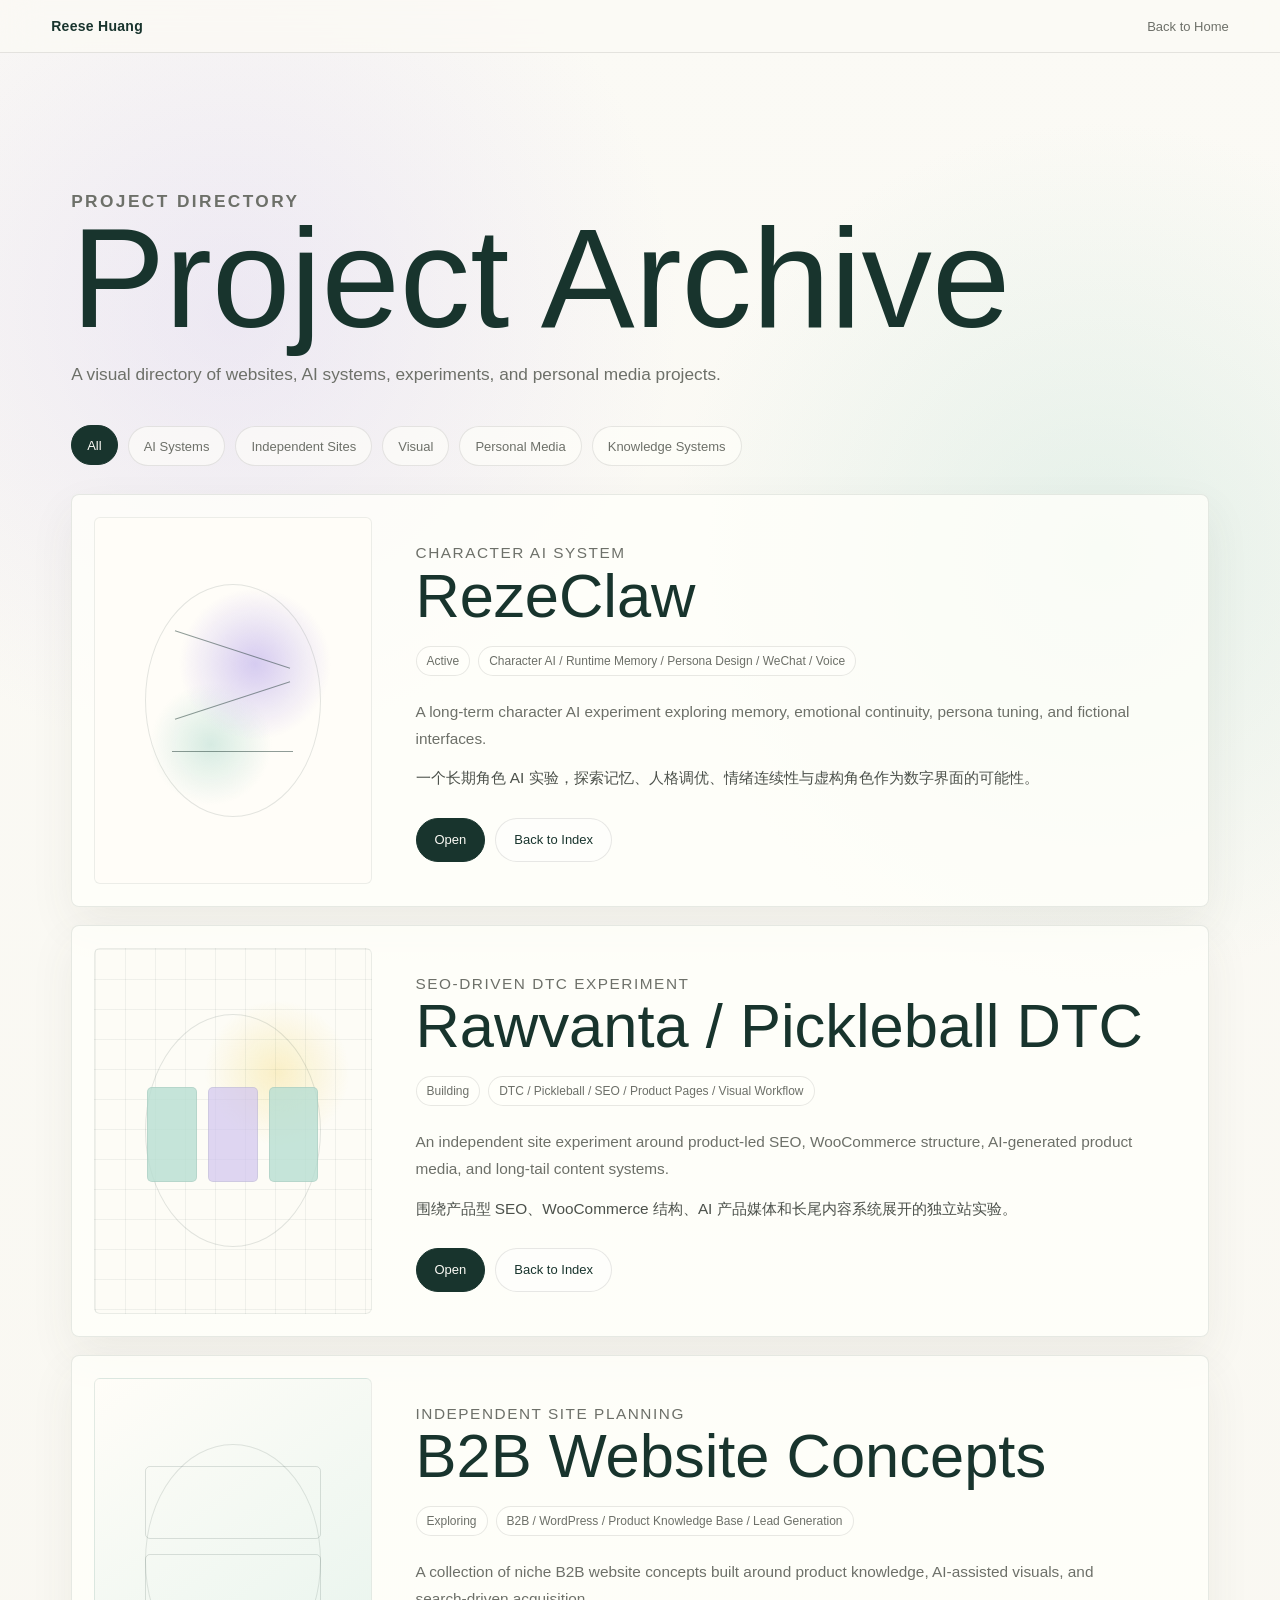
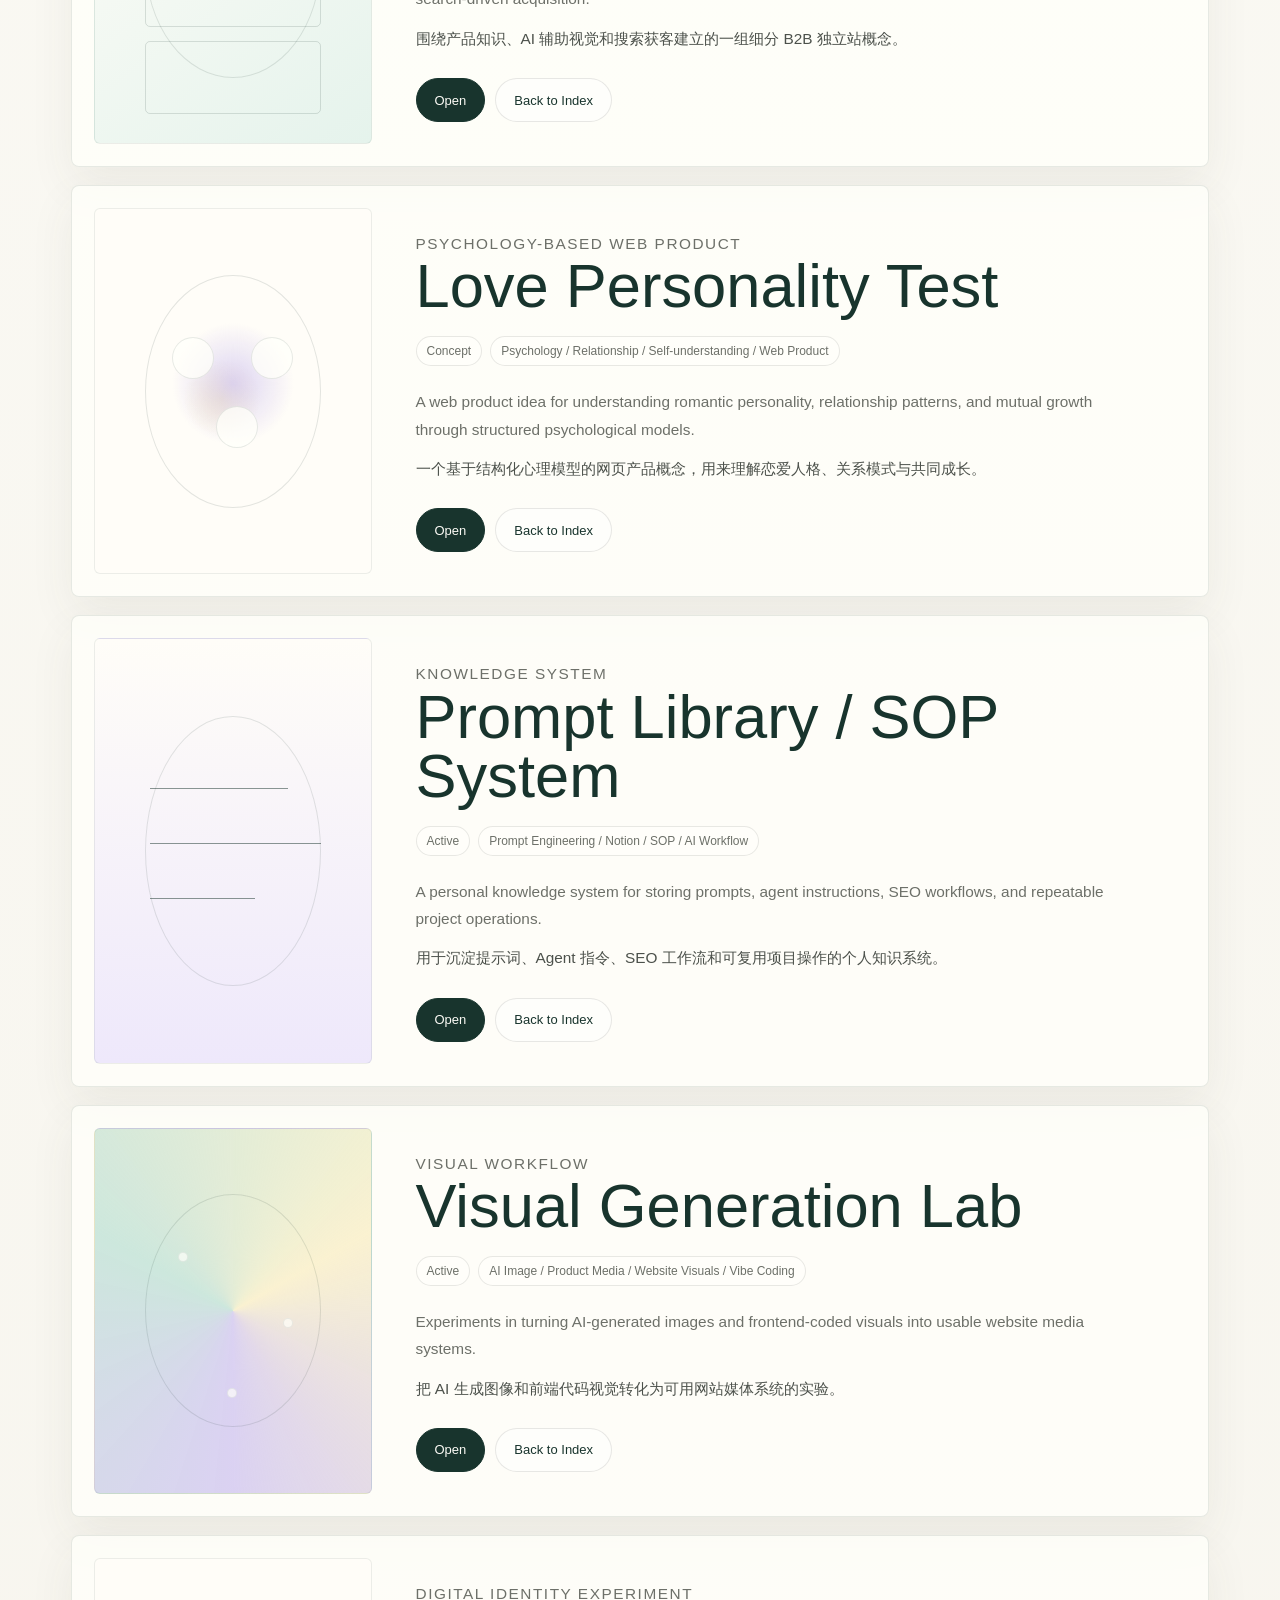
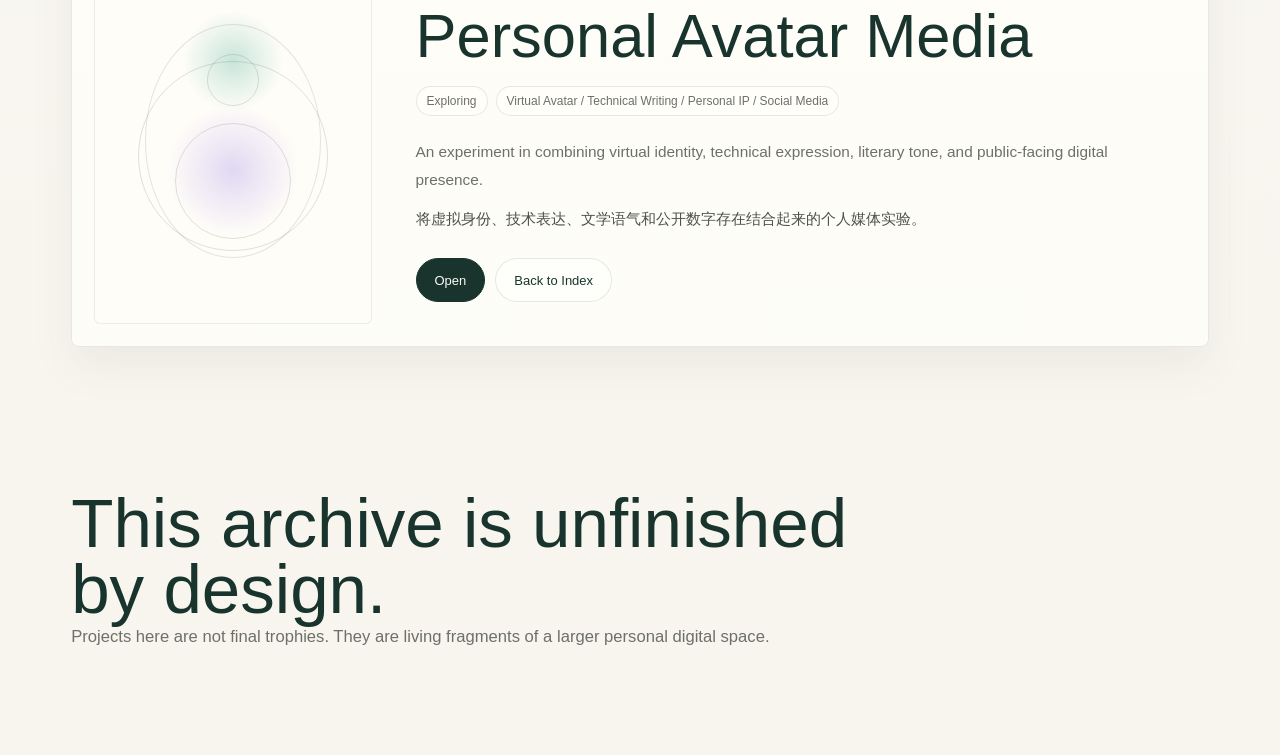
==== reese-huang-demo/projects.html @ b6532f80 "Sync Reese Huang static demo files" ====
<!DOCTYPE html>
<html lang="en">
<head>
  <meta charset="UTF-8">
  <meta name="viewport" content="width=device-width, initial-scale=1.0">
  <meta name="description" content="Project archive for Reese Huang personal digital space.">
  <title>Project Archive | Reese Huang</title>
  <link rel="stylesheet" href="assets/css/style.css">
</head>
<body>
  <main class="reese-projects">
    <header class="rp-nav" data-reveal>
      <a class="rp-brand" href="index.html">Reese Huang</a>
      <a class="rp-home" href="index.html">Back to Home</a>
    </header>

    <section class="rp-hero" data-reveal>
      <p class="rp-kicker">Project Directory</p>
      <h1>Project Archive</h1>
      <p>A visual directory of websites, AI systems, experiments, and personal media projects.</p>
    </section>

    <section class="rp-filter-wrap" aria-label="Project filters" data-reveal>
      <button class="rp-filter active" type="button" data-filter="all">All</button>
      <button class="rp-filter" type="button" data-filter="ai">AI Systems</button>
      <button class="rp-filter" type="button" data-filter="sites">Independent Sites</button>
      <button class="rp-filter" type="button" data-filter="visual">Visual</button>
      <button class="rp-filter" type="button" data-filter="media">Personal Media</button>
      <button class="rp-filter" type="button" data-filter="knowledge">Knowledge Systems</button>
    </section>

    <section class="rp-project-list" aria-label="Project details">
      <article class="rp-project-card" id="rezeclaw" data-category="ai media" data-reveal>
        <div class="rp-project-visual rp-visual-reze"><i></i><i></i><i></i></div>
        <div class="rp-project-copy">
          <p class="rp-type">Character AI System</p>
          <h2>RezeClaw</h2>
          <div class="rp-status"><span>Active</span><span>Character AI / Runtime Memory / Persona Design / WeChat / Voice</span></div>
          <p>A long-term character AI experiment exploring memory, emotional continuity, persona tuning, and fictional interfaces.</p>
          <p class="rp-cn">一个长期角色 AI 实验，探索记忆、人格调优、情绪连续性与虚构角色作为数字界面的可能性。</p>
          <div class="rp-actions"><a href="#rezeclaw">Open</a><a href="index.html#projects">Back to Index</a></div>
        </div>
      </article>

      <article class="rp-project-card" id="rawvanta" data-category="sites visual" data-reveal>
        <div class="rp-project-visual rp-visual-raw"><i></i><i></i><i></i></div>
        <div class="rp-project-copy">
          <p class="rp-type">SEO-driven DTC Experiment</p>
          <h2>Rawvanta / Pickleball DTC</h2>
          <div class="rp-status"><span>Building</span><span>DTC / Pickleball / SEO / Product Pages / Visual Workflow</span></div>
          <p>An independent site experiment around product-led SEO, WooCommerce structure, AI-generated product media, and long-tail content systems.</p>
          <p class="rp-cn">围绕产品型 SEO、WooCommerce 结构、AI 产品媒体和长尾内容系统展开的独立站实验。</p>
          <div class="rp-actions"><a href="#rawvanta">Open</a><a href="index.html#projects">Back to Index</a></div>
        </div>
      </article>

      <article class="rp-project-card" id="b2b-sites" data-category="sites knowledge" data-reveal>
        <div class="rp-project-visual rp-visual-b2b"><i></i><i></i><i></i></div>
        <div class="rp-project-copy">
          <p class="rp-type">Independent Site Planning</p>
          <h2>B2B Website Concepts</h2>
          <div class="rp-status"><span>Exploring</span><span>B2B / WordPress / Product Knowledge Base / Lead Generation</span></div>
          <p>A collection of niche B2B website concepts built around product knowledge, AI-assisted visuals, and search-driven acquisition.</p>
          <p class="rp-cn">围绕产品知识、AI 辅助视觉和搜索获客建立的一组细分 B2B 独立站概念。</p>
          <div class="rp-actions"><a href="#b2b-sites">Open</a><a href="index.html#projects">Back to Index</a></div>
        </div>
      </article>

      <article class="rp-project-card" id="love-test" data-category="sites media" data-reveal>
        <div class="rp-project-visual rp-visual-love"><i></i><i></i><i></i></div>
        <div class="rp-project-copy">
          <p class="rp-type">Psychology-based Web Product</p>
          <h2>Love Personality Test</h2>
          <div class="rp-status"><span>Concept</span><span>Psychology / Relationship / Self-understanding / Web Product</span></div>
          <p>A web product idea for understanding romantic personality, relationship patterns, and mutual growth through structured psychological models.</p>
          <p class="rp-cn">一个基于结构化心理模型的网页产品概念，用来理解恋爱人格、关系模式与共同成长。</p>
          <div class="rp-actions"><a href="#love-test">Open</a><a href="index.html#projects">Back to Index</a></div>
        </div>
      </article>

      <article class="rp-project-card" id="prompt-library" data-category="ai knowledge" data-reveal>
        <div class="rp-project-visual rp-visual-prompt"><i></i><i></i><i></i></div>
        <div class="rp-project-copy">
          <p class="rp-type">Knowledge System</p>
          <h2>Prompt Library / SOP System</h2>
          <div class="rp-status"><span>Active</span><span>Prompt Engineering / Notion / SOP / AI Workflow</span></div>
          <p>A personal knowledge system for storing prompts, agent instructions, SEO workflows, and repeatable project operations.</p>
          <p class="rp-cn">用于沉淀提示词、Agent 指令、SEO 工作流和可复用项目操作的个人知识系统。</p>
          <div class="rp-actions"><a href="#prompt-library">Open</a><a href="index.html#projects">Back to Index</a></div>
        </div>
      </article>

      <article class="rp-project-card" id="visual-lab" data-category="visual ai" data-reveal>
        <div class="rp-project-visual rp-visual-lab"><i></i><i></i><i></i></div>
        <div class="rp-project-copy">
          <p class="rp-type">Visual Workflow</p>
          <h2>Visual Generation Lab</h2>
          <div class="rp-status"><span>Active</span><span>AI Image / Product Media / Website Visuals / Vibe Coding</span></div>
          <p>Experiments in turning AI-generated images and frontend-coded visuals into usable website media systems.</p>
          <p class="rp-cn">把 AI 生成图像和前端代码视觉转化为可用网站媒体系统的实验。</p>
          <div class="rp-actions"><a href="#visual-lab">Open</a><a href="index.html#projects">Back to Index</a></div>
        </div>
      </article>

      <article class="rp-project-card" id="avatar-media" data-category="media visual" data-reveal>
        <div class="rp-project-visual rp-visual-avatar"><i></i><i></i><i></i></div>
        <div class="rp-project-copy">
          <p class="rp-type">Digital Identity Experiment</p>
          <h2>Personal Avatar Media</h2>
          <div class="rp-status"><span>Exploring</span><span>Virtual Avatar / Technical Writing / Personal IP / Social Media</span></div>
          <p>An experiment in combining virtual identity, technical expression, literary tone, and public-facing digital presence.</p>
          <p class="rp-cn">将虚拟身份、技术表达、文学语气和公开数字存在结合起来的个人媒体实验。</p>
          <div class="rp-actions"><a href="#avatar-media">Open</a><a href="index.html#projects">Back to Index</a></div>
        </div>
      </article>
    </section>

    <footer class="rp-footer" data-reveal>
      <h2>This archive is unfinished by design.</h2>
      <p>Projects here are not final trophies. They are living fragments of a larger personal digital space.</p>
    </footer>
  </main>

  <script src="assets/js/main.js"></script>
</body>
</html>
---- reese-huang-demo/assets/css/style.css ----
﻿body {
  margin: 0;
}

.reese-space,
.reese-projects {
  --rs-bg: #fbfaf5;
  --rs-panel: rgba(255, 255, 250, 0.78);
  --rs-panel-strong: #fffdf8;
  --rs-purple: #cfc3ef;
  --rs-purple-soft: #eee8fb;
  --rs-green: #b9ded2;
  --rs-green-soft: #e5f3ec;
  --rs-yellow: #f2d66b;
  --rs-ink: #20231f;
  --rs-ink-green: #18342d;
  --rs-muted: #6d7069;
  --rs-line: rgba(32, 35, 31, 0.1);
  --rs-shadow: 0 24px 70px rgba(70, 76, 62, 0.12);
  --rs-radius: 8px;
  --rs-ease: cubic-bezier(0.22, 1, 0.36, 1);
  background:
    radial-gradient(circle at 18% 8%, rgba(207, 195, 239, 0.32), transparent 28rem),
    radial-gradient(circle at 86% 14%, rgba(185, 222, 210, 0.34), transparent 27rem),
    linear-gradient(180deg, #fbfaf5 0%, #f7f5ee 100%);
  color: var(--rs-ink);
  font-family: ui-sans-serif, -apple-system, BlinkMacSystemFont, "Segoe UI", "Helvetica Neue", Arial, "Noto Sans SC", "PingFang SC", sans-serif;
  min-height: 100vh;
  overflow-x: hidden;
}

.reese-space *,
.reese-projects * {
  box-sizing: border-box;
}

.reese-space a,
.reese-projects a {
  color: inherit;
  text-decoration: none;
}

.reese-space .rs-nav,
.reese-projects .rp-nav {
  align-items: center;
  backdrop-filter: blur(18px);
  background: rgba(251, 250, 245, 0.75);
  border-bottom: 1px solid var(--rs-line);
  display: flex;
  justify-content: space-between;
  left: 0;
  margin: 0 auto;
  padding: 18px clamp(18px, 4vw, 56px);
  position: sticky;
  right: 0;
  top: 0;
  z-index: 20;
}

.reese-space .rs-brand,
.reese-projects .rp-brand {
  color: var(--rs-ink-green);
  font-size: 14px;
  font-weight: 680;
  letter-spacing: 0.02em;
}

.reese-space .rs-nav-links {
  align-items: center;
  display: flex;
  gap: clamp(14px, 2vw, 28px);
}

.reese-space .rs-nav-links a,
.reese-projects .rp-home {
  color: var(--rs-muted);
  font-size: 13px;
  transition: color 220ms var(--rs-ease), transform 220ms var(--rs-ease);
}

.reese-space .rs-nav-links a:hover,
.reese-projects .rp-home:hover {
  color: var(--rs-ink-green);
  transform: translateY(-1px);
}

.reese-space .rs-menu-toggle {
  align-items: center;
  background: transparent;
  border: 0;
  display: none;
  flex-direction: column;
  gap: 5px;
  height: 36px;
  justify-content: center;
  padding: 0;
  width: 36px;
}

.reese-space .rs-menu-toggle span {
  background: var(--rs-ink-green);
  display: block;
  height: 1px;
  transition: transform 240ms var(--rs-ease);
  width: 18px;
}

.reese-space .rs-nav.menu-open .rs-menu-toggle span:first-child {
  transform: translateY(3px) rotate(28deg);
}

.reese-space .rs-nav.menu-open .rs-menu-toggle span:last-child {
  transform: translateY(-3px) rotate(-28deg);
}

.reese-space .rs-hero,
.reese-projects .rp-hero {
  display: grid;
  gap: clamp(34px, 6vw, 84px);
  grid-template-columns: minmax(0, 1fr) minmax(280px, 0.82fr);
  margin: 0 auto;
  max-width: 1240px;
  min-height: calc(100vh - 74px);
  padding: clamp(70px, 9vw, 128px) clamp(18px, 4vw, 56px) clamp(54px, 8vw, 92px);
}

.reese-projects .rp-hero {
  display: block;
  min-height: auto;
  padding-bottom: 36px;
}

.reese-space .rs-kicker,
.reese-projects .rp-kicker {
  color: var(--rs-ink-green);
  font-size: 12px;
  font-weight: 720;
  letter-spacing: 0.14em;
  margin: 0 0 18px;
  text-transform: uppercase;
}

.reese-space .rs-hero h1,
.reese-projects .rp-hero h1 {
  color: var(--rs-ink-green);
  font-size: clamp(4.1rem, 13vw, 11.8rem);
  font-weight: 520;
  letter-spacing: 0;
  line-height: 0.88;
  margin: 0;
}

.reese-projects .rp-hero h1 {
  font-size: clamp(3.8rem, 11vw, 9.5rem);
}

.reese-space .rs-subtitle {
  color: var(--rs-muted);
  font-size: clamp(1.1rem, 2vw, 1.5rem);
  margin: clamp(20px, 3vw, 34px) 0 0;
}

.reese-space .rs-hero-cn,
.reese-space .rs-hero-en,
.reese-projects .rp-hero p {
  color: var(--rs-muted);
  font-size: clamp(1rem, 1.35vw, 1.18rem);
  line-height: 1.8;
  margin: 18px 0 0;
  max-width: 720px;
}

.reese-space .rs-hero-en {
  color: #4c514b;
  max-width: 650px;
}

.reese-space .rs-hero-actions {
  display: flex;
  flex-wrap: wrap;
  gap: 12px;
  margin-top: 34px;
}

.reese-space .rs-button,
.reese-projects .rp-actions a {
  align-items: center;
  border: 1px solid var(--rs-line);
  border-radius: 999px;
  display: inline-flex;
  font-size: 13px;
  justify-content: center;
  min-height: 44px;
  padding: 0 18px;
  transition: transform 240ms var(--rs-ease), background 240ms var(--rs-ease), border-color 240ms var(--rs-ease), color 240ms var(--rs-ease);
}

.reese-space .rs-button:hover,
.reese-projects .rp-actions a:hover {
  transform: translateY(-2px);
}

.reese-space .rs-button-primary,
.reese-projects .rp-actions a:first-child {
  background: var(--rs-ink-green);
  border-color: var(--rs-ink-green);
  color: #fbfaf5;
}

.reese-space .rs-button-ghost,
.reese-projects .rp-actions a:last-child {
  background: rgba(255, 255, 255, 0.38);
  color: var(--rs-ink-green);
}

.reese-space .rs-hero-visual {
  align-self: center;
  aspect-ratio: 0.84;
  background:
    linear-gradient(135deg, rgba(255, 255, 255, 0.66), rgba(255, 255, 255, 0.26)),
    radial-gradient(circle at 30% 25%, rgba(207, 195, 239, 0.82), transparent 28%),
    radial-gradient(circle at 70% 68%, rgba(185, 222, 210, 0.86), transparent 30%);
  border: 1px solid rgba(255, 255, 255, 0.72);
  border-radius: 8px;
  box-shadow: var(--rs-shadow);
  min-height: 450px;
  overflow: hidden;
  position: relative;
}

.reese-space .rs-hero-visual::before,
.reese-space .rs-hero-visual::after {
  content: "";
  inset: 28px;
  position: absolute;
}

.reese-space .rs-hero-visual::before {
  background-image:
    linear-gradient(rgba(24, 52, 45, 0.08) 1px, transparent 1px),
    linear-gradient(90deg, rgba(24, 52, 45, 0.08) 1px, transparent 1px);
  background-size: 34px 34px;
  mask-image: radial-gradient(circle, #000 0 52%, transparent 78%);
}

.reese-space .rs-hero-visual::after {
  border: 1px solid rgba(24, 52, 45, 0.12);
  border-radius: 50%;
}

.reese-space .rs-glow-field {
  animation: rs-drift 12s var(--rs-ease) infinite alternate;
  background:
    radial-gradient(circle at 30% 40%, rgba(255, 255, 255, 0.82), transparent 12%),
    radial-gradient(circle at 65% 55%, rgba(242, 214, 107, 0.38), transparent 10%);
  inset: 0;
  position: absolute;
}

.reese-space .rs-orbit {
  border: 1px solid rgba(24, 52, 45, 0.16);
  border-radius: 50%;
  position: absolute;
}

.reese-space .rs-orbit-one {
  height: 70%;
  left: 14%;
  top: 12%;
  transform: rotate(-18deg);
  width: 70%;
}

.reese-space .rs-orbit-two {
  height: 46%;
  right: 12%;
  top: 28%;
  transform: rotate(26deg);
  width: 46%;
}

.reese-space .rs-index-node {
  background: rgba(251, 250, 245, 0.64);
  border: 1px solid rgba(24, 52, 45, 0.12);
  border-radius: 999px;
  color: var(--rs-ink-green);
  font-size: 11px;
  letter-spacing: 0.12em;
  padding: 7px 10px;
  position: absolute;
  text-transform: uppercase;
}

.reese-space .node-a { left: 18%; top: 22%; }
.reese-space .node-b { right: 18%; top: 20%; }
.reese-space .node-c { left: 24%; bottom: 23%; }
.reese-space .node-d { right: 20%; bottom: 18%; }

.reese-space .rs-daisy-mark {
  height: 86px;
  left: 50%;
  position: absolute;
  top: 50%;
  transform: translate(-50%, -50%);
  width: 86px;
}

.reese-space .rs-daisy-mark::after {
  background: var(--rs-yellow);
  border-radius: 50%;
  content: "";
  height: 20px;
  left: 33px;
  position: absolute;
  top: 33px;
  width: 20px;
}

.reese-space .rs-daisy-mark span {
  background: rgba(255, 255, 250, 0.82);
  border: 1px solid rgba(24, 52, 45, 0.08);
  border-radius: 999px;
  height: 34px;
  left: 34px;
  position: absolute;
  top: 4px;
  transform-origin: 9px 39px;
  width: 18px;
}

.reese-space .rs-daisy-mark span:nth-child(2) { transform: rotate(60deg); }
.reese-space .rs-daisy-mark span:nth-child(3) { transform: rotate(120deg); }
.reese-space .rs-daisy-mark span:nth-child(4) { transform: rotate(180deg); }
.reese-space .rs-daisy-mark span:nth-child(5) { transform: rotate(240deg); }
.reese-space .rs-daisy-mark span:nth-child(6) { transform: rotate(300deg); }

.reese-space .rs-visual-caption {
  bottom: 24px;
  color: rgba(24, 52, 45, 0.62);
  font-size: 11px;
  left: 24px;
  letter-spacing: 0.12em;
  position: absolute;
  right: 24px;
  text-transform: uppercase;
}

.reese-space .rs-section,
.reese-projects .rp-filter-wrap,
.reese-projects .rp-project-list,
.reese-projects .rp-footer {
  margin: 0 auto;
  max-width: 1240px;
  padding: clamp(54px, 8vw, 104px) clamp(18px, 4vw, 56px);
}

.reese-space .rs-section-head {
  display: grid;
  gap: 18px;
  grid-template-columns: minmax(180px, 0.36fr) minmax(0, 1fr);
  margin-bottom: clamp(28px, 5vw, 52px);
}

.reese-space .rs-section-head h2,
.reese-projects .rp-footer h2 {
  color: var(--rs-ink-green);
  font-size: clamp(2.1rem, 5.4vw, 5.9rem);
  font-weight: 520;
  letter-spacing: 0;
  line-height: 0.96;
  margin: 0;
  max-width: 830px;
}

.reese-space .rs-section-head p:not(.rs-kicker),
.reese-space .rs-about p,
.reese-projects .rp-footer p {
  color: var(--rs-muted);
  font-size: clamp(0.98rem, 1.3vw, 1.12rem);
  line-height: 1.8;
  margin: 0;
  max-width: 760px;
}

.reese-space .rs-index-wall {
  border-bottom: 1px solid var(--rs-line);
  border-top: 1px solid var(--rs-line);
  display: flex;
  flex-wrap: wrap;
  gap: 0;
  padding: clamp(18px, 3vw, 32px) 0;
}

.reese-space .rs-index-wall a {
  border-right: 1px solid var(--rs-line);
  color: rgba(24, 52, 45, 0.72);
  font-size: clamp(1.35rem, 3vw, 3.15rem);
  font-weight: 520;
  line-height: 1;
  margin: 8px 0;
  padding: 8px clamp(12px, 2vw, 24px) 8px 0;
  position: relative;
  transition: color 220ms var(--rs-ease), transform 220ms var(--rs-ease);
}

.reese-space .rs-index-wall a:nth-child(3n) {
  color: rgba(104, 91, 139, 0.68);
  font-size: clamp(1.05rem, 2.15vw, 2.45rem);
}

.reese-space .rs-index-wall a:nth-child(5n) {
  color: rgba(37, 95, 78, 0.7);
}

.reese-space .rs-index-wall a::after {
  background: var(--rs-yellow);
  border-radius: 999px;
  color: var(--rs-ink);
  content: attr(data-label);
  font-size: 10px;
  left: 0;
  opacity: 0;
  padding: 4px 8px;
  position: absolute;
  top: -14px;
  transform: translateY(4px);
  transition: opacity 220ms var(--rs-ease), transform 220ms var(--rs-ease);
}

.reese-space .rs-index-wall a:hover {
  color: var(--rs-ink-green);
  transform: translateY(-4px);
  z-index: 2;
}

.reese-space .rs-index-wall a:hover::after {
  opacity: 1;
  transform: translateY(0);
}

.rh-gallery-section {
  --rh-bg: #fbfaf5;
  --rh-panel: rgba(255, 255, 250, 0.72);
  --rh-ink: #1f2723;
  --rh-muted: #6b7068;
  --rh-line: rgba(31, 39, 35, 0.1);
  --rh-purple: #cfc3ef;
  --rh-green: #b9ded2;
  --rh-yellow: #f1d66b;
  --rh-shadow: 0 24px 70px rgba(56, 67, 56, 0.12);
  margin: 0 auto;
  max-width: 100%;
  overflow: hidden;
  padding: clamp(58px, 8vw, 112px) 0;
}

.rh-gallery-section *,
.rh-gallery-section *::before,
.rh-gallery-section *::after {
  box-sizing: border-box;
}

.rh-gallery-section a {
  color: inherit;
  text-decoration: none;
}

.rh-gallery-section .rh-gallery-head {
  display: grid;
  gap: 18px;
  grid-template-columns: minmax(180px, 0.34fr) minmax(0, 1fr);
  margin: 0 auto clamp(30px, 5vw, 54px);
  max-width: 1240px;
  padding: 0 clamp(18px, 4vw, 56px);
}

.rh-gallery-section .rh-gallery-head h2 {
  color: var(--rh-ink);
  font-size: clamp(2.25rem, 6vw, 6.4rem);
  font-weight: 520;
  letter-spacing: 0;
  line-height: 0.94;
  margin: 0;
}

.rh-gallery-section .rh-gallery-head p:not(.rh-eyebrow) {
  color: var(--rh-muted);
  font-size: clamp(1rem, 1.3vw, 1.12rem);
  line-height: 1.85;
  margin: 0;
  max-width: 780px;
}

.rh-gallery-section .rh-eyebrow {
  color: #254c42;
  font-size: 12px;
  font-weight: 720;
  letter-spacing: 0.14em;
  margin: 0;
  text-transform: uppercase;
}

.rh-gallery-section .rh-gallery-frame {
  margin: 0 auto;
  max-width: 100%;
  position: relative;
}

.rh-gallery-section .rh-gallery-fade {
  bottom: 0;
  pointer-events: none;
  position: absolute;
  top: 0;
  width: clamp(26px, 8vw, 120px);
  z-index: 3;
}

.rh-gallery-section .rh-gallery-fade-left {
  background: linear-gradient(90deg, var(--rh-bg), rgba(251, 250, 245, 0));
  left: 0;
}

.rh-gallery-section .rh-gallery-fade-right {
  background: linear-gradient(270deg, var(--rh-bg), rgba(251, 250, 245, 0));
  right: 0;
}

.rh-gallery-section .rh-gallery-viewport {
  cursor: grab;
  margin: 0 auto;
  overflow-x: auto;
  overflow-y: hidden;
  padding: 8px clamp(18px, 4vw, 56px) 24px;
  overscroll-behavior-x: contain;
  scroll-behavior: auto;
  scrollbar-color: rgba(31, 39, 35, 0.22) rgba(31, 39, 35, 0.05);
  scrollbar-width: thin;
}

.rh-gallery-section .rh-gallery-viewport:active {
  cursor: grabbing;
}

.rh-gallery-section .rh-gallery-viewport:focus-visible {
  outline: 1px solid rgba(37, 76, 66, 0.48);
  outline-offset: 4px;
}

.rh-gallery-section .rh-gallery-track {
  display: grid;
  gap: 14px;
  grid-auto-columns: 150px;
  grid-auto-flow: column dense;
  grid-template-rows: repeat(2, minmax(170px, 1fr));
  min-height: 460px;
  width: max-content;
  will-change: contents;
}

.rh-gallery-section .rh-gallery-tile {
  --tile-a: #e8f0e6;
  --tile-b: #f8f4e8;
  --tile-c: #c8ded1;
  background:
    linear-gradient(145deg, rgba(255, 255, 250, 0.72), rgba(255, 255, 250, 0.36)),
    radial-gradient(circle at 22% 18%, var(--tile-a), transparent 32%),
    radial-gradient(circle at 82% 78%, var(--tile-c), transparent 34%),
    linear-gradient(135deg, var(--tile-a), var(--tile-b));
  border: 1px solid rgba(31, 39, 35, 0.1);
  border-radius: 8px;
  box-shadow: 0 14px 34px rgba(56, 67, 56, 0.07);
  contain: layout paint style;
  display: flex;
  flex-direction: column;
  isolation: isolate;
  justify-content: flex-end;
  min-width: 0;
  overflow: hidden;
  padding: 18px;
  position: relative;
  transform: translateZ(0);
  transition: border-color 220ms cubic-bezier(0.22, 1, 0.36, 1), box-shadow 220ms cubic-bezier(0.22, 1, 0.36, 1), transform 220ms cubic-bezier(0.22, 1, 0.36, 1);
  will-change: transform;
}

.rh-gallery-section .rh-gallery-tile::before {
  background-image:
    linear-gradient(rgba(31, 39, 35, 0.06) 1px, transparent 1px),
    linear-gradient(90deg, rgba(31, 39, 35, 0.06) 1px, transparent 1px);
  background-size: 28px 28px;
  content: "";
  inset: 0;
  mask-image: radial-gradient(circle at 50% 50%, #000 0 48%, transparent 82%);
  opacity: 0.55;
  position: absolute;
  z-index: -2;
}

.rh-gallery-section .rh-gallery-tile::after {
  background:
    linear-gradient(180deg, rgba(255, 255, 250, 0) 0%, rgba(255, 255, 250, 0.72) 72%),
    radial-gradient(circle at 50% 20%, rgba(255, 255, 250, 0.42), transparent 28%);
  content: "";
  inset: 0;
  opacity: 0.58;
  position: absolute;
  transition: opacity 260ms cubic-bezier(0.22, 1, 0.36, 1);
  z-index: -1;
}

.rh-gallery-section .rh-gallery-tile:focus-visible {
  outline: 2px solid rgba(37, 76, 66, 0.48);
  outline-offset: 3px;
}

.rh-gallery-section .rh-gallery-tile:hover {
  border-color: rgba(31, 39, 35, 0.2);
  box-shadow: 0 20px 54px rgba(56, 67, 56, 0.12);
  transform: translate3d(0, -5px, 0);
}

.rh-gallery-section .rh-gallery-tile:hover::after {
  opacity: 0.34;
}

.rh-gallery-section .rh-tile-xl {
  grid-column: span 3;
  grid-row: span 2;
  min-width: 450px;
}

.rh-gallery-section .rh-tile-lg {
  grid-column: span 3;
  grid-row: span 1;
  min-width: 450px;
}

.rh-gallery-section .rh-tile-md {
  grid-column: span 2;
  grid-row: span 1;
  min-width: 300px;
}

.rh-gallery-section .rh-tile-sm {
  grid-column: span 1;
  grid-row: span 1;
  min-width: 150px;
}

.rh-gallery-section .rh-tile-index,
.rh-gallery-section .rh-tile-tag {
  color: rgba(31, 39, 35, 0.58);
  font-size: 11px;
  letter-spacing: 0.12em;
  text-transform: uppercase;
}

.rh-gallery-section .rh-tile-index {
  left: 18px;
  position: absolute;
  top: 16px;
}

.rh-gallery-section .rh-tile-tag {
  margin-bottom: auto;
  max-width: 92%;
}

.rh-gallery-section .rh-gallery-tile strong {
  color: var(--rh-ink);
  display: block;
  font-size: clamp(1.35rem, 2.8vw, 3.15rem);
  font-weight: 560;
  letter-spacing: 0;
  line-height: 0.98;
  margin: 44px 0 10px;
  max-width: 9ch;
  transition: color 220ms cubic-bezier(0.22, 1, 0.36, 1), transform 220ms cubic-bezier(0.22, 1, 0.36, 1);
}

.rh-gallery-section .rh-tile-sm strong {
  font-size: clamp(1rem, 1.4vw, 1.25rem);
  line-height: 1.05;
  max-width: 10ch;
}

.rh-gallery-section .rh-gallery-tile p {
  color: rgba(31, 39, 35, 0.66);
  font-size: 13px;
  line-height: 1.6;
  margin: 0;
  max-width: 390px;
  opacity: 0.78;
  transition: opacity 220ms cubic-bezier(0.22, 1, 0.36, 1), transform 220ms cubic-bezier(0.22, 1, 0.36, 1);
}

.rh-gallery-section .rh-tile-sm p {
  display: none;
}

.rh-gallery-section .rh-gallery-tile:hover strong,
.rh-gallery-section .rh-gallery-tile:focus-visible strong {
  color: #18342d;
  transform: translateY(-2px);
}

.rh-gallery-section .rh-gallery-tile:hover p,
.rh-gallery-section .rh-gallery-tile:focus-visible p {
  opacity: 1;
  transform: translateY(-1px);
}

.rh-gallery-section .rh-gallery-tile i {
  background: rgba(255, 255, 250, 0.58);
  border: 1px solid rgba(31, 39, 35, 0.08);
  border-radius: 999px;
  height: 10px;
  position: absolute;
  transition: opacity 260ms cubic-bezier(0.22, 1, 0.36, 1), transform 260ms cubic-bezier(0.22, 1, 0.36, 1);
  width: 10px;
}

.rh-gallery-section .rh-gallery-tile i:nth-of-type(1) {
  right: 18%;
  top: 18%;
}

.rh-gallery-section .rh-gallery-tile i:nth-of-type(2) {
  right: 32%;
  top: 39%;
}

.rh-gallery-section .rh-gallery-tile i:nth-of-type(3) {
  right: 13%;
  top: 58%;
}

.rh-gallery-section .rh-gallery-tile:hover i:nth-of-type(1) {
  transform: translate3d(-5px, 5px, 0) scale(1.08);
}

.rh-gallery-section .rh-gallery-tile:hover i:nth-of-type(2) {
  transform: translate3d(6px, -4px, 0) scale(1.16);
}

.rh-gallery-section .rh-gallery-tile:hover i:nth-of-type(3) {
  transform: translate3d(-3px, -6px, 0) scale(1.1);
}

.rh-gallery-section .rh-gallery-tile[data-tone="seo"] { --tile-a: #dbe8d8; --tile-b: #f7f5ea; --tile-c: #9dbda9; }
.rh-gallery-section .rh-gallery-tile[data-tone="ai"] { --tile-a: #d8eee8; --tile-b: #f4f8f2; --tile-c: #9ccfc1; }
.rh-gallery-section .rh-gallery-tile[data-tone="sites"] { --tile-a: #e8e3f2; --tile-b: #faf7ef; --tile-c: #c7c1dc; }
.rh-gallery-section .rh-gallery-tile[data-tone="dtc"] { --tile-a: #eee9d8; --tile-b: #f8f6ec; --tile-c: #d8c98d; }
.rh-gallery-section .rh-gallery-tile[data-tone="b2b"] { --tile-a: #dfe9e5; --tile-b: #f8f6ee; --tile-c: #a9bdb8; }
.rh-gallery-section .rh-gallery-tile[data-tone="prompt"] { --tile-a: #ebe4f8; --tile-b: #fbf7f0; --tile-c: #cab9ef; }
.rh-gallery-section .rh-gallery-tile[data-tone="agent"] { --tile-a: #e6efe9; --tile-b: #f8f6ef; --tile-c: #b6d9cc; }
.rh-gallery-section .rh-gallery-tile[data-tone="vibe"] { --tile-a: #d9eee9; --tile-b: #eee8fb; --tile-c: #b7cfee; }
.rh-gallery-section .rh-gallery-tile[data-tone="visual"] { --tile-a: #efe0eb; --tile-b: #faf5ee; --tile-c: #d5bfd4; }
.rh-gallery-section .rh-gallery-tile[data-tone="wordpress"] { --tile-a: #dbe9df; --tile-b: #f8f5eb; --tile-c: #a8c6b3; }
.rh-gallery-section .rh-gallery-tile[data-tone="commerce"] { --tile-a: #dce8e1; --tile-b: #f7f6ec; --tile-c: #9fc5b8; }
.rh-gallery-section .rh-gallery-tile[data-tone="content"] { --tile-a: #e9e6d9; --tile-b: #fbf8f1; --tile-c: #cfcab1; }
.rh-gallery-section .rh-gallery-tile[data-tone="ip"] { --tile-a: #d8ede7; --tile-b: #f4f7f0; --tile-c: #a9d6cc; }
.rh-gallery-section .rh-gallery-tile[data-tone="avatar"] { --tile-a: #e4efe9; --tile-b: #f6f2fb; --tile-c: #b9d8cd; }
.rh-gallery-section .rh-gallery-tile[data-tone="reze"] { --tile-a: #e8dcf2; --tile-b: #f8f3ed; --tile-c: #c6b0df; }
.rh-gallery-section .rh-gallery-tile[data-tone="archive"] { --tile-a: #e7e9df; --tile-b: #f8f6ef; --tile-c: #c9d0b9; }
.rh-gallery-section .rh-gallery-tile[data-tone="notes"] { --tile-a: #efe9dd; --tile-b: #fbf7f0; --tile-c: #d8cba8; }
.rh-gallery-section .rh-gallery-tile[data-tone="literature"] { --tile-a: #ece8df; --tile-b: #fbf8f1; --tile-c: #cfc7b7; }
.rh-gallery-section .rh-gallery-tile[data-tone="psychology"] { --tile-a: #e6e1ef; --tile-b: #faf6ee; --tile-c: #c8bfd7; }
.rh-gallery-section .rh-gallery-tile[data-tone="anime"] { --tile-a: #f0e0eb; --tile-b: #f8f3ef; --tile-c: #d7bdcf; }
.rh-gallery-section .rh-gallery-tile[data-tone="daisy"] { --tile-a: #f0ead7; --tile-b: #fbf8ef; --tile-c: #f1d66b; }
.rh-gallery-section .rh-gallery-tile[data-tone="fictional"] { --tile-a: #e8e3f0; --tile-b: #f4f8ef; --tile-c: #c5d6ce; }
.rh-gallery-section .rh-gallery-tile[data-tone="lab"] { --tile-a: #e0ede6; --tile-b: #faf6ef; --tile-c: #b5d4bf; }
.rh-gallery-section .rh-gallery-tile[data-tone="shelf"] { --tile-a: #ebe7dc; --tile-b: #fbf8ef; --tile-c: #cfc8ae; }

.rh-gallery-section .rh-gallery-note {
  color: rgba(31, 39, 35, 0.54);
  font-size: 12px;
  letter-spacing: 0.06em;
  margin: 10px auto 0;
  max-width: 1240px;
  padding: 0 clamp(18px, 4vw, 56px);
  text-transform: uppercase;
}

.reese-space .rs-card-grid,
.reese-space .rs-project-grid,
.reese-space .rs-thought-grid,
.reese-space .rs-visual-grid {
  display: grid;
  gap: 14px;
}

.reese-space .rs-card-grid.three {
  grid-template-columns: repeat(3, minmax(0, 1fr));
}

.reese-space .rs-card,
.reese-space .rs-project-card,
.reese-space .rs-thought-grid article,
.reese-space .rs-visual-card,
.reese-space .rs-focus-grid article {
  background: var(--rs-panel);
  border: 1px solid rgba(24, 52, 45, 0.1);
  border-radius: var(--rs-radius);
  box-shadow: 0 18px 46px rgba(70, 76, 62, 0.07);
}

.reese-space .rs-card {
  min-height: 220px;
  padding: 24px;
}

.reese-space .rs-card span,
.reese-space .rs-focus-grid span {
  color: rgba(104, 91, 139, 0.74);
  display: block;
  font-size: 12px;
  letter-spacing: 0.14em;
  margin-bottom: 60px;
}

.reese-space .rs-card h3,
.reese-space .rs-project-card h3,
.reese-space .rs-thought-grid h3,
.reese-space .rs-visual-card h3 {
  color: var(--rs-ink-green);
  font-size: clamp(1.25rem, 2vw, 1.8rem);
  font-weight: 560;
  letter-spacing: 0;
  margin: 0 0 14px;
}

.reese-space .rs-card p,
.reese-space .rs-project-card p,
.reese-space .rs-thought-grid p,
.reese-space .rs-focus-grid p {
  color: var(--rs-muted);
  line-height: 1.7;
  margin: 0;
}

.reese-space .rs-focus-grid {
  display: grid;
  gap: 14px;
  grid-template-columns: repeat(5, minmax(0, 1fr));
}

.reese-space .rs-focus-grid article {
  min-height: 240px;
  padding: 22px;
}

.reese-space .rs-focus-grid p {
  color: var(--rs-ink-green);
  font-size: clamp(1rem, 1.4vw, 1.18rem);
}

.reese-space .rs-project-grid {
  grid-template-columns: repeat(3, minmax(0, 1fr));
}

.reese-space .rs-project-card {
  display: flex;
  flex-direction: column;
  min-height: 280px;
  padding: 22px;
  position: relative;
  transition: transform 260ms var(--rs-ease), box-shadow 260ms var(--rs-ease), border-color 260ms var(--rs-ease);
}

.reese-space .rs-project-card::before {
  background: linear-gradient(90deg, var(--rs-purple), var(--rs-green), var(--rs-yellow));
  content: "";
  height: 2px;
  left: 22px;
  opacity: 0.62;
  position: absolute;
  right: 22px;
  top: 0;
}

.reese-space .rs-project-card:hover {
  border-color: rgba(24, 52, 45, 0.18);
  box-shadow: var(--rs-shadow);
  transform: translateY(-6px);
}

.reese-space .rs-type,
.reese-projects .rp-type {
  color: rgba(24, 52, 45, 0.58);
  font-size: 12px;
  letter-spacing: 0.1em;
  margin: 0 0 38px;
  text-transform: uppercase;
}

.reese-space .rs-meta {
  border-top: 1px solid var(--rs-line);
  color: var(--rs-muted);
  display: grid;
  font-size: 12px;
  gap: 8px;
  margin: 10px 0 14px;
  padding-top: 14px;
}

.reese-space .rs-keywords {
  font-size: 13px;
}

.reese-space .rs-project-card a {
  color: var(--rs-ink-green);
  font-size: 13px;
  margin-top: auto;
  padding-top: 28px;
}

.reese-space .rs-project-card a::after {
  content: " ->";
}

.reese-space .rs-thought-grid {
  grid-template-columns: repeat(3, minmax(0, 1fr));
}

.reese-space .rs-thought-grid article {
  min-height: 260px;
  padding: 24px;
}

.reese-space .rs-thought-grid p + p {
  border-top: 1px solid var(--rs-line);
  margin-top: 14px;
  padding-top: 14px;
}

.reese-space .rs-capability-list {
  border-top: 1px solid var(--rs-line);
}

.reese-space .rs-capability-list p {
  align-items: baseline;
  border-bottom: 1px solid var(--rs-line);
  color: var(--rs-muted);
  display: grid;
  font-size: clamp(0.96rem, 1.2vw, 1.08rem);
  gap: 18px;
  grid-template-columns: minmax(170px, 0.3fr) minmax(0, 1fr);
  line-height: 1.7;
  margin: 0;
  padding: 18px 0;
}

.reese-space .rs-capability-list strong {
  color: var(--rs-ink-green);
  font-weight: 620;
}

.reese-space .rs-visual-grid {
  grid-template-columns: repeat(3, minmax(0, 1fr));
}

.reese-space .rs-visual-card {
  overflow: hidden;
  padding: 16px;
}

.reese-space .rs-coded-media {
  aspect-ratio: 1.14;
  background: #fffdf8;
  border: 1px solid rgba(24, 52, 45, 0.08);
  border-radius: 6px;
  margin-bottom: 18px;
  overflow: hidden;
  position: relative;
}

.reese-space .rs-purple-field .rs-coded-media {
  background:
    linear-gradient(rgba(24, 52, 45, 0.06) 1px, transparent 1px),
    linear-gradient(90deg, rgba(24, 52, 45, 0.06) 1px, transparent 1px),
    radial-gradient(circle at 28% 26%, rgba(207, 195, 239, 0.8), transparent 28%),
    radial-gradient(circle at 74% 70%, rgba(185, 222, 210, 0.5), transparent 26%),
    #fffdf8;
  background-size: 26px 26px, 26px 26px, auto, auto, auto;
}

.reese-space .rs-purple-field i {
  background: rgba(255, 255, 250, 0.74);
  border: 1px solid rgba(24, 52, 45, 0.12);
  border-radius: 999px;
  height: 9px;
  position: absolute;
  width: 9px;
}

.reese-space .rs-purple-field i:nth-child(1) { left: 22%; top: 31%; }
.reese-space .rs-purple-field i:nth-child(2) { right: 24%; top: 47%; }
.reese-space .rs-purple-field i:nth-child(3) { bottom: 24%; left: 46%; }

.reese-space .rs-daisy-interface .rs-coded-media {
  background:
    radial-gradient(circle, rgba(242, 214, 107, 0.9) 0 7%, transparent 7.4%),
    conic-gradient(from 0deg, rgba(255, 255, 250, 0.92), rgba(207, 195, 239, 0.62), rgba(185, 222, 210, 0.62), rgba(255, 255, 250, 0.92));
}

.reese-space .rs-daisy-interface i {
  background: rgba(255, 255, 250, 0.82);
  border-radius: 999px;
  height: 28%;
  left: 46%;
  position: absolute;
  top: 15%;
  transform-origin: 50% 125%;
  width: 8%;
}

.reese-space .rs-daisy-interface i:nth-child(2) { transform: rotate(60deg); }
.reese-space .rs-daisy-interface i:nth-child(3) { transform: rotate(120deg); }
.reese-space .rs-daisy-interface i:nth-child(4) { transform: rotate(180deg); }
.reese-space .rs-daisy-interface i:nth-child(5) { transform: rotate(240deg); }
.reese-space .rs-daisy-interface i:nth-child(6) { transform: rotate(300deg); }

.reese-space .rs-green-archive .rs-coded-media {
  background:
    radial-gradient(circle at 72% 28%, rgba(185, 222, 210, 0.92), transparent 24%),
    linear-gradient(160deg, #fffdf8, #eaf5ed);
}

.reese-space .rs-green-archive i {
  background: rgba(24, 52, 45, 0.48);
  height: 1px;
  left: 18%;
  position: absolute;
  right: 18%;
}

.reese-space .rs-green-archive i:nth-child(1) { top: 30%; }
.reese-space .rs-green-archive i:nth-child(2) { top: 44%; }
.reese-space .rs-green-archive i:nth-child(3) { top: 58%; }
.reese-space .rs-green-archive i:nth-child(4) { top: 72%; }

.reese-space .rs-shelf {
  border-top: 1px solid var(--rs-line);
  display: grid;
  grid-template-columns: repeat(3, minmax(0, 1fr));
}

.reese-space .rs-shelf a {
  border-bottom: 1px solid var(--rs-line);
  border-right: 1px solid var(--rs-line);
  color: var(--rs-ink-green);
  font-size: clamp(1.1rem, 2vw, 1.8rem);
  min-height: 150px;
  padding: 22px;
  transition: background 220ms var(--rs-ease), transform 220ms var(--rs-ease);
}

.reese-space .rs-shelf a:hover {
  background: rgba(255, 255, 250, 0.58);
  transform: translateY(-2px);
}

.reese-space .rs-log-list {
  border-top: 1px solid var(--rs-line);
}

.reese-space .rs-log-list p {
  border-bottom: 1px solid var(--rs-line);
  color: var(--rs-muted);
  display: grid;
  gap: 18px;
  grid-template-columns: 100px minmax(0, 1fr);
  line-height: 1.7;
  margin: 0;
  padding: 16px 0;
}

.reese-space .rs-log-list time {
  color: var(--rs-ink-green);
  font-size: 13px;
}

.reese-space .rs-about {
  margin-bottom: clamp(28px, 5vw, 58px);
}

.reese-space .rs-about h2 {
  color: var(--rs-ink-green);
  font-size: clamp(2.6rem, 7vw, 7rem);
  font-weight: 520;
  letter-spacing: 0;
  line-height: 0.95;
  margin: 0 0 28px;
}

.reese-space .rs-about p + p {
  margin-top: 16px;
}

.reese-projects .rp-filter-wrap {
  display: flex;
  flex-wrap: wrap;
  gap: 10px;
  padding-bottom: 28px;
  padding-top: 0;
}

.reese-projects .rp-filter {
  background: rgba(255, 255, 250, 0.58);
  border: 1px solid var(--rs-line);
  border-radius: 999px;
  color: var(--rs-muted);
  cursor: pointer;
  font: inherit;
  font-size: 13px;
  min-height: 40px;
  padding: 0 15px;
  transition: background 220ms var(--rs-ease), color 220ms var(--rs-ease), border-color 220ms var(--rs-ease), transform 220ms var(--rs-ease);
}

.reese-projects .rp-filter:hover,
.reese-projects .rp-filter.active {
  background: var(--rs-ink-green);
  border-color: var(--rs-ink-green);
  color: #fbfaf5;
  transform: translateY(-1px);
}

.reese-projects .rp-project-list {
  display: grid;
  gap: 18px;
  padding-top: 0;
}

.reese-projects .rp-project-card {
  align-items: stretch;
  background: var(--rs-panel);
  border: 1px solid rgba(24, 52, 45, 0.1);
  border-radius: var(--rs-radius);
  box-shadow: 0 18px 46px rgba(70, 76, 62, 0.07);
  display: grid;
  gap: clamp(20px, 4vw, 44px);
  grid-template-columns: minmax(230px, 0.36fr) minmax(0, 1fr);
  min-height: 360px;
  padding: clamp(14px, 2vw, 22px);
  scroll-margin-top: 92px;
  transition: opacity 220ms var(--rs-ease), transform 260ms var(--rs-ease), box-shadow 260ms var(--rs-ease), border-color 260ms var(--rs-ease);
  transform-style: preserve-3d;
}

.reese-projects .rp-project-card:hover {
  border-color: rgba(24, 52, 45, 0.18);
  box-shadow: var(--rs-shadow);
}

.reese-projects .rp-project-card.is-hidden {
  display: none;
}

.reese-projects .rp-project-visual {
  background: #fffdf8;
  border: 1px solid rgba(24, 52, 45, 0.08);
  border-radius: 6px;
  min-height: 320px;
  overflow: hidden;
  position: relative;
}

.reese-projects .rp-project-visual::before {
  border: 1px solid rgba(24, 52, 45, 0.12);
  border-radius: 50%;
  content: "";
  inset: 18%;
  position: absolute;
}

.reese-projects .rp-project-visual i {
  position: absolute;
}

.reese-projects .rp-visual-reze {
  background:
    radial-gradient(circle at 58% 40%, rgba(207, 195, 239, 0.86), transparent 28%),
    radial-gradient(circle at 42% 62%, rgba(185, 222, 210, 0.58), transparent 22%),
    #fffdf8;
}

.reese-projects .rp-visual-reze i {
  background: rgba(24, 52, 45, 0.48);
  height: 1px;
  left: 28%;
  right: 28%;
}

.reese-projects .rp-visual-reze i:nth-child(1) { top: 36%; transform: rotate(18deg); }
.reese-projects .rp-visual-reze i:nth-child(2) { top: 50%; transform: rotate(-18deg); }
.reese-projects .rp-visual-reze i:nth-child(3) { top: 64%; }

.reese-projects .rp-visual-raw {
  background:
    linear-gradient(rgba(24, 52, 45, 0.06) 1px, transparent 1px),
    linear-gradient(90deg, rgba(24, 52, 45, 0.06) 1px, transparent 1px),
    radial-gradient(circle at 66% 34%, rgba(242, 214, 107, 0.34), transparent 24%),
    #fdfcf6;
  background-size: 30px 30px, 30px 30px, auto, auto;
}

.reese-projects .rp-visual-raw i {
  background: rgba(185, 222, 210, 0.82);
  border: 1px solid rgba(24, 52, 45, 0.08);
  border-radius: 5px;
  height: 26%;
  top: 38%;
  width: 18%;
}

.reese-projects .rp-visual-raw i:nth-child(1) { left: 19%; }
.reese-projects .rp-visual-raw i:nth-child(2) { left: 41%; background: rgba(207, 195, 239, 0.68); }
.reese-projects .rp-visual-raw i:nth-child(3) { left: 63%; }

.reese-projects .rp-visual-b2b {
  background: linear-gradient(145deg, #fffdf8, var(--rs-green-soft));
}

.reese-projects .rp-visual-b2b i {
  border: 1px solid rgba(24, 52, 45, 0.14);
  border-radius: 5px;
  height: 20%;
  left: 18%;
  right: 18%;
}

.reese-projects .rp-visual-b2b i:nth-child(1) { top: 24%; }
.reese-projects .rp-visual-b2b i:nth-child(2) { top: 48%; }
.reese-projects .rp-visual-b2b i:nth-child(3) { top: 72%; }

.reese-projects .rp-visual-love {
  background:
    radial-gradient(circle at 50% 48%, rgba(207, 195, 239, 0.72), transparent 26%),
    radial-gradient(circle at 46% 52%, rgba(242, 214, 107, 0.32), transparent 16%),
    #fffdf8;
}

.reese-projects .rp-visual-love i {
  background: rgba(255, 255, 250, 0.76);
  border: 1px solid rgba(24, 52, 45, 0.1);
  border-radius: 50%;
  height: 42px;
  width: 42px;
}

.reese-projects .rp-visual-love i:nth-child(1) { left: 28%; top: 35%; }
.reese-projects .rp-visual-love i:nth-child(2) { right: 28%; top: 35%; }
.reese-projects .rp-visual-love i:nth-child(3) { left: 44%; top: 54%; }

.reese-projects .rp-visual-prompt {
  background: linear-gradient(180deg, #fffdf8, var(--rs-purple-soft));
}

.reese-projects .rp-visual-prompt i {
  background: rgba(24, 52, 45, 0.5);
  height: 1px;
  left: 20%;
}

.reese-projects .rp-visual-prompt i:nth-child(1) { right: 30%; top: 35%; }
.reese-projects .rp-visual-prompt i:nth-child(2) { right: 18%; top: 48%; }
.reese-projects .rp-visual-prompt i:nth-child(3) { right: 42%; top: 61%; }

.reese-projects .rp-visual-lab {
  background:
    conic-gradient(from 180deg at 50% 50%, rgba(207, 195, 239, 0.76), rgba(185, 222, 210, 0.72), rgba(242, 214, 107, 0.28), rgba(207, 195, 239, 0.76));
}

.reese-projects .rp-visual-lab i {
  background: rgba(255, 255, 250, 0.68);
  border: 1px solid rgba(24, 52, 45, 0.08);
  border-radius: 999px;
  height: 10px;
  width: 10px;
}

.reese-projects .rp-visual-lab i:nth-child(1) { left: 30%; top: 34%; }
.reese-projects .rp-visual-lab i:nth-child(2) { right: 28%; top: 52%; }
.reese-projects .rp-visual-lab i:nth-child(3) { left: 48%; bottom: 26%; }

.reese-projects .rp-visual-avatar {
  background:
    radial-gradient(circle at 50% 28%, rgba(185, 222, 210, 0.78), transparent 17%),
    radial-gradient(circle at 50% 58%, rgba(207, 195, 239, 0.64), transparent 26%),
    #fffdf8;
}

.reese-projects .rp-visual-avatar i {
  border: 1px solid rgba(24, 52, 45, 0.14);
  border-radius: 999px;
  left: 50%;
  transform: translateX(-50%);
}

.reese-projects .rp-visual-avatar i:nth-child(1) { height: 52px; top: 26%; width: 52px; }
.reese-projects .rp-visual-avatar i:nth-child(2) { height: 116px; top: 45%; width: 116px; }
.reese-projects .rp-visual-avatar i:nth-child(3) { height: 190px; top: 28%; width: 190px; }

.reese-projects .rp-project-copy {
  align-self: center;
  padding: clamp(10px, 2vw, 22px) 0;
}

.reese-projects .rp-project-copy h2 {
  color: var(--rs-ink-green);
  font-size: clamp(2rem, 4.8vw, 5.2rem);
  font-weight: 520;
  letter-spacing: 0;
  line-height: 0.96;
  margin: 0 0 20px;
}

.reese-projects .rp-status {
  display: flex;
  flex-wrap: wrap;
  gap: 8px;
  margin-bottom: 22px;
}

.reese-projects .rp-status span {
  background: rgba(255, 255, 250, 0.66);
  border: 1px solid var(--rs-line);
  border-radius: 999px;
  color: var(--rs-muted);
  font-size: 12px;
  padding: 7px 10px;
}

.reese-projects .rp-project-copy p {
  color: var(--rs-muted);
  font-size: clamp(0.96rem, 1.2vw, 1.08rem);
  line-height: 1.78;
  margin: 0;
  max-width: 720px;
}

.reese-projects .rp-project-copy .rp-cn {
  color: #4c514b;
  margin-top: 12px;
}

.reese-projects .rp-actions {
  display: flex;
  flex-wrap: wrap;
  gap: 10px;
  margin-top: 26px;
}

.reese-projects .rp-footer {
  padding-top: 40px;
}

.reese-space [data-reveal],
.reese-projects [data-reveal] {
  opacity: 0;
  transform: translateY(18px);
  transition: opacity 700ms var(--rs-ease), transform 700ms var(--rs-ease);
}

.reese-space [data-reveal].is-visible,
.reese-projects [data-reveal].is-visible {
  opacity: 1;
  transform: translateY(0);
}

@keyframes rs-drift {
  from {
    transform: translate3d(-2%, -1%, 0) scale(1);
  }
  to {
    transform: translate3d(2%, 2%, 0) scale(1.04);
  }
}

@media (max-width: 980px) {
  .reese-space .rs-hero {
    grid-template-columns: 1fr;
  }

  .reese-space .rs-hero-visual {
    aspect-ratio: 1.2;
    min-height: 360px;
  }

  .reese-space .rs-card-grid.three,
  .reese-space .rs-project-grid,
  .reese-space .rs-thought-grid,
  .reese-space .rs-visual-grid,
  .reese-space .rs-shelf {
    grid-template-columns: repeat(2, minmax(0, 1fr));
  }

  .reese-space .rs-focus-grid {
    grid-template-columns: repeat(2, minmax(0, 1fr));
  }

  .reese-projects .rp-project-card {
    grid-template-columns: 1fr;
  }

  .reese-projects .rp-project-visual {
    min-height: 260px;
  }

  .rh-gallery-section .rh-gallery-head {
    grid-template-columns: 1fr;
  }

  .rh-gallery-section .rh-gallery-track {
    grid-auto-columns: 132px;
    grid-template-rows: repeat(2, minmax(160px, 1fr));
    min-height: 430px;
  }

  .rh-gallery-section .rh-tile-xl,
  .rh-gallery-section .rh-tile-lg {
    min-width: 396px;
  }

  .rh-gallery-section .rh-tile-md {
    min-width: 264px;
  }

  .rh-gallery-section .rh-tile-sm {
    min-width: 132px;
  }
}

@media (max-width: 760px) {
  .reese-space .rs-menu-toggle {
    display: inline-flex;
  }

  .reese-space .rs-nav {
    align-items: flex-start;
    flex-wrap: wrap;
  }

  .reese-space .rs-nav-links {
    display: none;
    flex-basis: 100%;
    flex-direction: column;
    gap: 0;
    padding-top: 16px;
  }

  .reese-space .rs-nav.menu-open .rs-nav-links {
    display: flex;
  }

  .reese-space .rs-nav-links a {
    border-top: 1px solid var(--rs-line);
    padding: 13px 0;
    width: 100%;
  }

  .reese-space .rs-section-head,
  .reese-space .rs-capability-list p,
  .reese-space .rs-log-list p {
    grid-template-columns: 1fr;
  }

  .reese-space .rs-card-grid.three,
  .reese-space .rs-project-grid,
  .reese-space .rs-thought-grid,
  .reese-space .rs-visual-grid,
  .reese-space .rs-shelf,
  .reese-space .rs-focus-grid {
    grid-template-columns: 1fr;
  }

  .reese-space .rs-hero,
  .reese-projects .rp-hero,
  .reese-space .rs-section,
  .reese-projects .rp-filter-wrap,
  .reese-projects .rp-project-list,
  .reese-projects .rp-footer {
    padding-left: 16px;
    padding-right: 16px;
  }

  .reese-space .rs-hero-visual {
    min-height: 320px;
  }

  .reese-space .rs-index-wall a {
    border-right: 0;
    width: 100%;
  }

  .reese-space .rs-focus-grid article,
  .reese-space .rs-card,
  .reese-space .rs-thought-grid article {
    min-height: auto;
  }

  .reese-space .rs-card span,
  .reese-space .rs-focus-grid span {
    margin-bottom: 34px;
  }

  .rh-gallery-section {
    padding: 56px 0;
  }

  .rh-gallery-section .rh-gallery-frame {
    max-width: none;
  }

  .rh-gallery-section .rh-gallery-fade {
    display: none;
  }

  .rh-gallery-section .rh-gallery-viewport {
    cursor: auto;
    overflow: visible;
    padding: 0 16px;
  }

  .rh-gallery-section .rh-gallery-track {
    display: grid;
    gap: 12px;
    grid-auto-flow: row;
    grid-template-columns: repeat(2, minmax(0, 1fr));
    grid-template-rows: none;
    min-height: 0;
    width: auto;
  }

  .rh-gallery-section .rh-gallery-tile,
  .rh-gallery-section .rh-tile-xl,
  .rh-gallery-section .rh-tile-lg,
  .rh-gallery-section .rh-tile-md,
  .rh-gallery-section .rh-tile-sm {
    grid-column: span 1;
    grid-row: auto;
    min-height: 190px;
    min-width: 0;
  }

  .rh-gallery-section .rh-tile-xl,
  .rh-gallery-section .rh-tile-lg {
    grid-column: span 2;
    min-height: 230px;
  }

  .rh-gallery-section .rh-gallery-tile strong {
    font-size: clamp(1.2rem, 6vw, 2.25rem);
    max-width: 11ch;
  }

  .rh-gallery-section .rh-gallery-tile p,
  .rh-gallery-section .rh-tile-sm p {
    display: block;
    font-size: 12px;
    line-height: 1.55;
  }

  .rh-gallery-section .rh-gallery-note {
    display: none;
  }
}

@media (prefers-reduced-motion: reduce) {
  .reese-space *,
  .reese-projects * {
    animation: none !important;
    scroll-behavior: auto !important;
    transition-duration: 1ms !important;
  }

  .reese-space [data-reveal],
  .reese-projects [data-reveal] {
    opacity: 1;
    transform: none;
  }

  .rh-gallery-section .rh-gallery-viewport {
    scroll-behavior: auto;
  }

  .rh-gallery-section .rh-gallery-tile:hover,
  .rh-gallery-section .rh-gallery-tile:hover i {
    transform: none;
  }
}
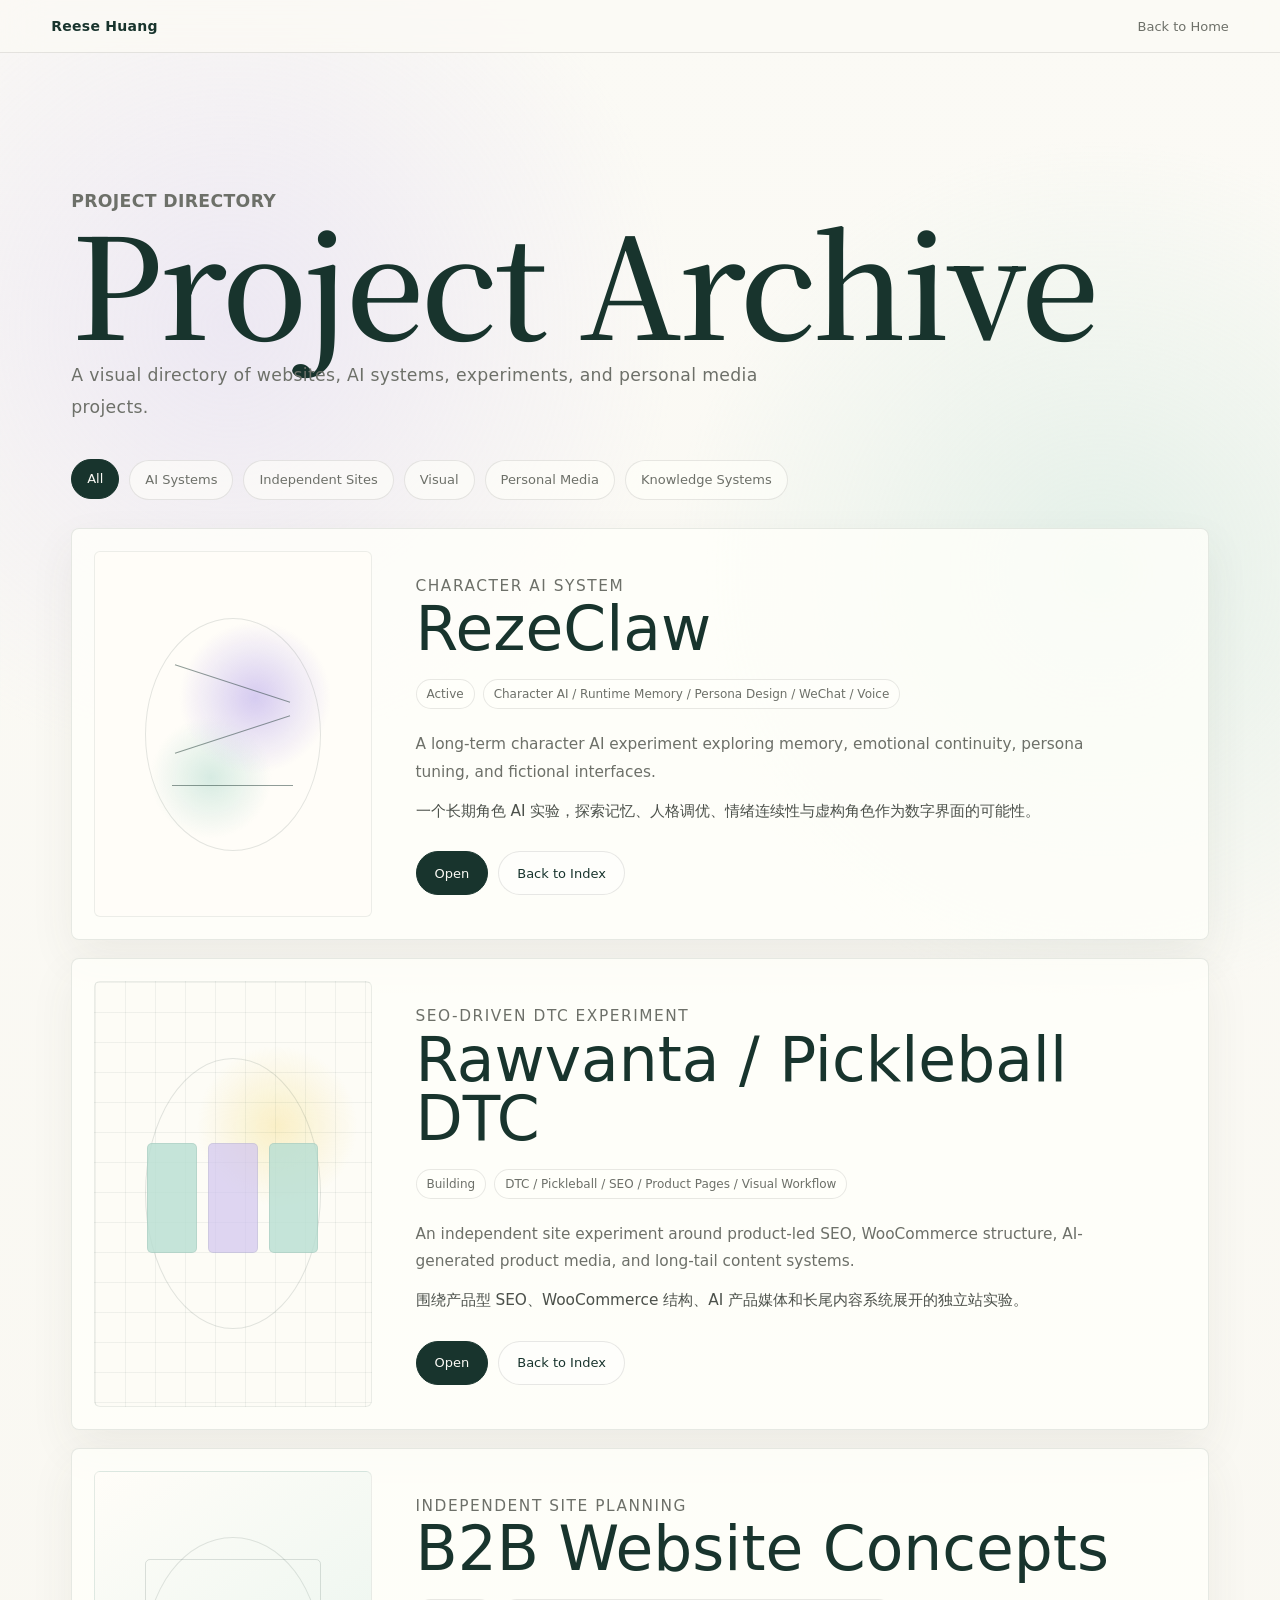
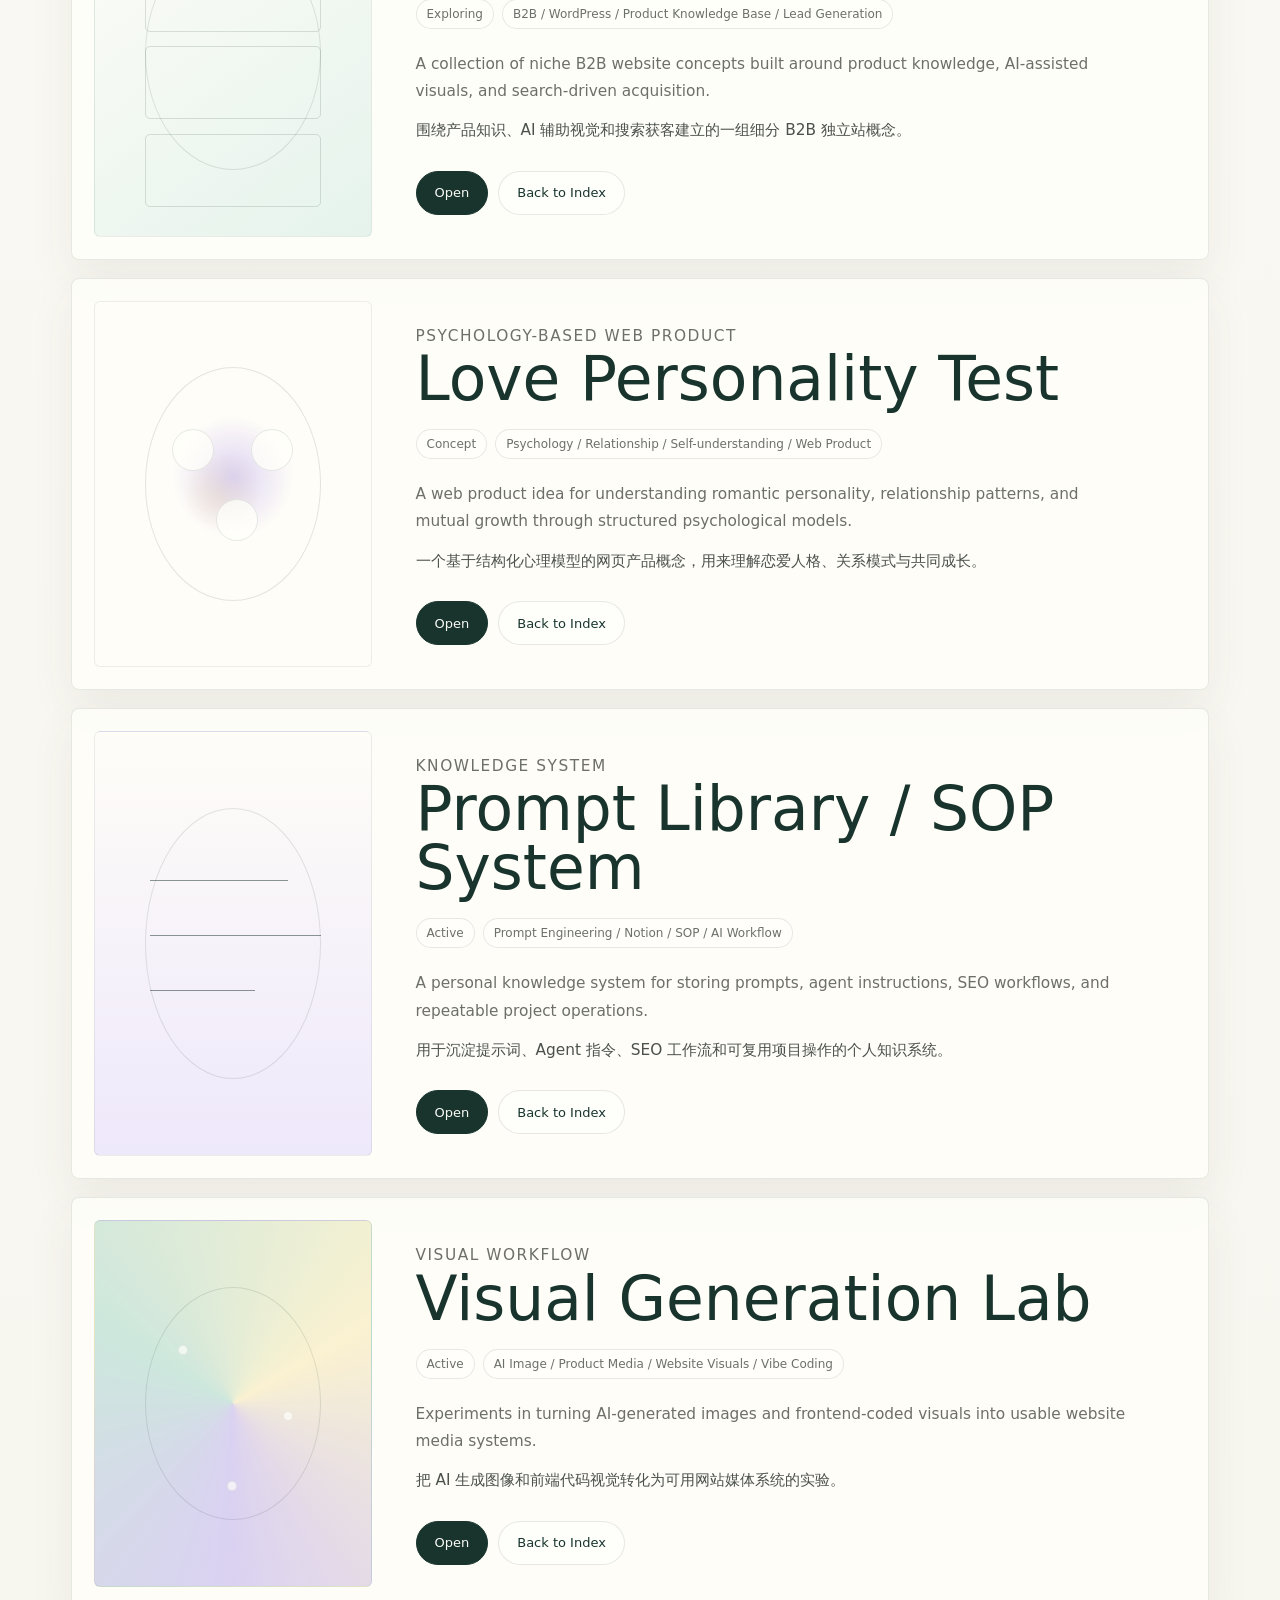
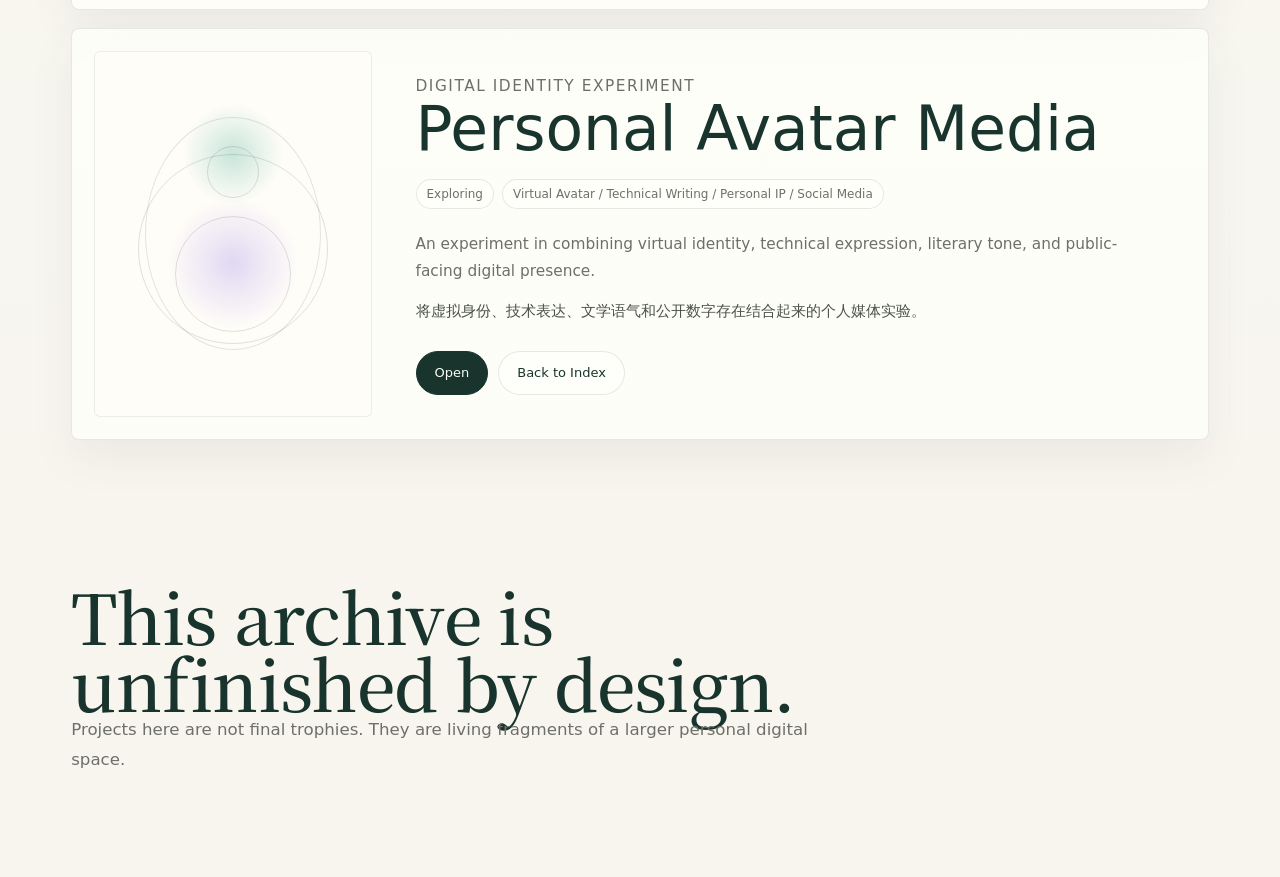
==== commit e9f20689: "Enhance typography and micro-interactions - Add Google Fonts: EB Garamond and Noto Serif SC for lite" ====
--- a/reese-huang-demo/projects.html
+++ b/reese-huang-demo/projects.html
@@ -5,6 +5,9 @@
   <meta name="viewport" content="width=device-width, initial-scale=1.0">
   <meta name="description" content="Project archive for Reese Huang personal digital space.">
   <title>Project Archive | Reese Huang</title>
+  <link rel="preconnect" href="https://fonts.googleapis.com">
+  <link rel="preconnect" href="https://fonts.gstatic.com" crossorigin>
+  <link href="https://fonts.googleapis.com/css2?family=EB+Garamond:ital,wght@0,400;0,500;0,600;1,400&family=Noto+Serif+SC:wght@400;500;600&display=swap" rel="stylesheet">
   <link rel="stylesheet" href="assets/css/style.css">
 </head>
 <body>
--- a/reese-huang-demo/assets/css/style.css
+++ b/reese-huang-demo/assets/css/style.css
@@ -9,24 +9,36 @@
   --rs-panel-strong: #fffdf8;
   --rs-purple: #cfc3ef;
   --rs-purple-soft: #eee8fb;
+  --rs-purple-muted: #d8cfe8;
   --rs-green: #b9ded2;
   --rs-green-soft: #e5f3ec;
+  --rs-green-muted: #c5ddd4;
   --rs-yellow: #f2d66b;
+  --rs-yellow-soft: #f5e6a3;
   --rs-ink: #20231f;
   --rs-ink-green: #18342d;
   --rs-muted: #6d7069;
   --rs-line: rgba(32, 35, 31, 0.1);
   --rs-shadow: 0 24px 70px rgba(70, 76, 62, 0.12);
+  --rs-shadow-soft: 0 8px 32px rgba(207, 195, 239, 0.15);
+  --rs-shadow-hover: 0 12px 40px rgba(207, 195, 239, 0.25);
   --rs-radius: 8px;
   --rs-ease: cubic-bezier(0.22, 1, 0.36, 1);
+  --rs-font-heading: "Noto Serif SC", "Source Han Serif SC", Georgia, serif;
+  --rs-font-accent: "EB Garamond", "Crimson Text", Georgia, serif;
+  --rs-font-body: "Noto Sans SC", "PingFang SC", system-ui, sans-serif;
   background:
     radial-gradient(circle at 18% 8%, rgba(207, 195, 239, 0.32), transparent 28rem),
     radial-gradient(circle at 86% 14%, rgba(185, 222, 210, 0.34), transparent 27rem),
     linear-gradient(180deg, #fbfaf5 0%, #f7f5ee 100%);
   color: var(--rs-ink);
-  font-family: ui-sans-serif, -apple-system, BlinkMacSystemFont, "Segoe UI", "Helvetica Neue", Arial, "Noto Sans SC", "PingFang SC", sans-serif;
+  font-family: var(--rs-font-body);
   min-height: 100vh;
   overflow-x: hidden;
+}
+
+.reese-space {
+  padding-top: 74px;
 }
 
 .reese-space *,
@@ -57,6 +69,23 @@
   z-index: 20;
 }
 
+.reese-space .rs-nav {
+  box-shadow: 0 14px 42px rgba(38, 51, 43, 0.08);
+  position: fixed;
+  width: 100%;
+  z-index: 1000;
+}
+
+body.admin-bar .reese-space .rs-nav {
+  top: 32px;
+}
+
+.reese-space .rs-section,
+.reese-space .rh-gallery-section,
+.reese-space .rs-about {
+  scroll-margin-top: 96px;
+}
+
 .reese-space .rs-brand,
 .reese-projects .rp-brand {
   color: var(--rs-ink-green);
@@ -75,10 +104,30 @@
 .reese-projects .rp-home {
   color: var(--rs-muted);
   font-size: 13px;
+  position: relative;
   transition: color 220ms var(--rs-ease), transform 220ms var(--rs-ease);
 }
 
-.reese-space .rs-nav-links a:hover,
+.reese-space .rs-nav-links a::after {
+  content: '';
+  position: absolute;
+  bottom: -4px;
+  left: 0;
+  width: 0;
+  height: 1px;
+  background: linear-gradient(90deg, var(--rs-purple), var(--rs-green));
+  transition: width 300ms var(--rs-ease);
+}
+
+.reese-space .rs-nav-links a:hover {
+  color: var(--rs-ink-green);
+  transform: translateY(-1px);
+}
+
+.reese-space .rs-nav-links a:hover::after {
+  width: 100%;
+}
+
 .reese-projects .rp-home:hover {
   color: var(--rs-ink-green);
   transform: translateY(-1px);
@@ -143,9 +192,10 @@
 .reese-space .rs-hero h1,
 .reese-projects .rp-hero h1 {
   color: var(--rs-ink-green);
+  font-family: var(--rs-font-heading);
   font-size: clamp(4.1rem, 13vw, 11.8rem);
   font-weight: 520;
-  letter-spacing: 0;
+  letter-spacing: -0.02em;
   line-height: 0.88;
   margin: 0;
 }
@@ -165,7 +215,8 @@
 .reese-projects .rp-hero p {
   color: var(--rs-muted);
   font-size: clamp(1rem, 1.35vw, 1.18rem);
-  line-height: 1.8;
+  line-height: 1.85;
+  letter-spacing: 0.02em;
   margin: 18px 0 0;
   max-width: 720px;
 }
@@ -198,6 +249,7 @@
 .reese-space .rs-button:hover,
 .reese-projects .rp-actions a:hover {
   transform: translateY(-2px);
+  box-shadow: var(--rs-shadow-soft);
 }
 
 .reese-space .rs-button-primary,
@@ -205,6 +257,11 @@
   background: var(--rs-ink-green);
   border-color: var(--rs-ink-green);
   color: #fbfaf5;
+}
+
+.reese-space .rs-button-primary:hover {
+  background: #1e3d34;
+  box-shadow: var(--rs-shadow-hover);
 }
 
 .reese-space .rs-button-ghost,
@@ -364,9 +421,10 @@
 .reese-space .rs-section-head h2,
 .reese-projects .rp-footer h2 {
   color: var(--rs-ink-green);
+  font-family: var(--rs-font-heading);
   font-size: clamp(2.1rem, 5.4vw, 5.9rem);
   font-weight: 520;
-  letter-spacing: 0;
+  letter-spacing: -0.01em;
   line-height: 0.96;
   margin: 0;
   max-width: 830px;
@@ -526,19 +584,23 @@
 }
 
 .rh-gallery-section .rh-gallery-viewport {
-  cursor: grab;
+  cursor: default;
   margin: 0 auto;
-  overflow-x: auto;
+  overflow-x: hidden;
   overflow-y: hidden;
   padding: 8px clamp(18px, 4vw, 56px) 24px;
   overscroll-behavior-x: contain;
   scroll-behavior: auto;
-  scrollbar-color: rgba(31, 39, 35, 0.22) rgba(31, 39, 35, 0.05);
-  scrollbar-width: thin;
+  scrollbar-width: none;
+  touch-action: pan-y;
+}
+
+.rh-gallery-section .rh-gallery-viewport::-webkit-scrollbar {
+  display: none;
 }
 
 .rh-gallery-section .rh-gallery-viewport:active {
-  cursor: grabbing;
+  cursor: default;
 }
 
 .rh-gallery-section .rh-gallery-viewport:focus-visible {
@@ -547,14 +609,25 @@
 }
 
 .rh-gallery-section .rh-gallery-track {
+  --rh-loop-distance: 50%;
   display: grid;
   gap: 14px;
   grid-auto-columns: 150px;
   grid-auto-flow: column dense;
   grid-template-rows: repeat(2, minmax(170px, 1fr));
   min-height: 460px;
+  transform: translate3d(0, 0, 0);
   width: max-content;
-  will-change: contents;
+  will-change: transform;
+}
+
+.rh-gallery-section .rh-gallery-track.is-auto-loop {
+  animation: rh-gallery-marquee 38s linear infinite;
+}
+
+.rh-gallery-section .rh-gallery-viewport.is-gallery-paused .rh-gallery-track.is-auto-loop,
+.rh-gallery-section .rh-gallery-viewport:focus-within .rh-gallery-track.is-auto-loop {
+  animation-play-state: paused;
 }
 
 .rh-gallery-section .rh-gallery-tile {
@@ -583,6 +656,10 @@
   will-change: transform;
 }
 
+.rh-gallery-section .rh-gallery-tile[aria-hidden="true"] {
+  pointer-events: none;
+}
+
 .rh-gallery-section .rh-gallery-tile::before {
   background-image:
     linear-gradient(rgba(31, 39, 35, 0.06) 1px, transparent 1px),
@@ -593,6 +670,7 @@
   mask-image: radial-gradient(circle at 50% 50%, #000 0 48%, transparent 82%);
   opacity: 0.55;
   position: absolute;
+  transition: opacity 300ms var(--rs-ease);
   z-index: -2;
 }
 
@@ -615,8 +693,8 @@
 
 .rh-gallery-section .rh-gallery-tile:hover {
   border-color: rgba(31, 39, 35, 0.2);
-  box-shadow: 0 20px 54px rgba(56, 67, 56, 0.12);
-  transform: translate3d(0, -5px, 0);
+  box-shadow: 0 20px 54px rgba(56, 67, 56, 0.12), var(--rs-shadow-soft);
+  transform: translate3d(0, -6px, 0) scale(1.01);
 }
 
 .rh-gallery-section .rh-gallery-tile:hover::after {
@@ -656,9 +734,7 @@
 }
 
 .rh-gallery-section .rh-tile-index {
-  left: 18px;
-  position: absolute;
-  top: 16px;
+  display: none;
 }
 
 .rh-gallery-section .rh-tile-tag {
@@ -669,9 +745,10 @@
 .rh-gallery-section .rh-gallery-tile strong {
   color: var(--rh-ink);
   display: block;
+  font-family: var(--rs-font-heading);
   font-size: clamp(1.35rem, 2.8vw, 3.15rem);
   font-weight: 560;
-  letter-spacing: 0;
+  letter-spacing: -0.01em;
   line-height: 0.98;
   margin: 44px 0 10px;
   max-width: 9ch;
@@ -782,6 +859,16 @@
   text-transform: uppercase;
 }
 
+@keyframes rh-gallery-marquee {
+  from {
+    transform: translate3d(0, 0, 0);
+  }
+
+  to {
+    transform: translate3d(calc(var(--rh-loop-distance, 50%) * -1), 0, 0);
+  }
+}
+
 .reese-space .rs-card-grid,
 .reese-space .rs-project-grid,
 .reese-space .rs-thought-grid,
@@ -799,10 +886,28 @@
 .reese-space .rs-thought-grid article,
 .reese-space .rs-visual-card,
 .reese-space .rs-focus-grid article {
-  background: var(--rs-panel);
-  border: 1px solid rgba(24, 52, 45, 0.1);
+  background:
+    linear-gradient(145deg, rgba(255, 255, 250, 0.84), rgba(255, 255, 250, 0.48)),
+    radial-gradient(circle at 18% 12%, rgba(207, 195, 239, 0.16), transparent 28%),
+    radial-gradient(circle at 86% 88%, rgba(185, 222, 210, 0.18), transparent 30%);
+  border: 1px solid rgba(24, 52, 45, 0.09);
   border-radius: var(--rs-radius);
-  box-shadow: 0 18px 46px rgba(70, 76, 62, 0.07);
+  box-shadow: 0 14px 38px rgba(70, 76, 62, 0.055);
+  overflow: hidden;
+  position: relative;
+}
+
+.reese-space .rs-card::after,
+.reese-space .rs-project-card::after,
+.reese-space .rs-thought-grid article::after,
+.reese-space .rs-visual-card::after,
+.reese-space .rs-focus-grid article::after {
+  border: 1px solid rgba(255, 255, 250, 0.68);
+  border-radius: inherit;
+  content: "";
+  inset: 1px;
+  pointer-events: none;
+  position: absolute;
 }
 
 .reese-space .rs-card {
@@ -842,7 +947,7 @@
 .reese-space .rs-focus-grid {
   display: grid;
   gap: 14px;
-  grid-template-columns: repeat(5, minmax(0, 1fr));
+  grid-template-columns: repeat(auto-fit, minmax(210px, 1fr));
 }
 
 .reese-space .rs-focus-grid article {
@@ -871,9 +976,9 @@
 .reese-space .rs-project-card::before {
   background: linear-gradient(90deg, var(--rs-purple), var(--rs-green), var(--rs-yellow));
   content: "";
-  height: 2px;
+  height: 1px;
   left: 22px;
-  opacity: 0.62;
+  opacity: 0.42;
   position: absolute;
   right: 22px;
   top: 0;
@@ -929,18 +1034,21 @@
 }
 
 .reese-space .rs-thought-grid p + p {
-  border-top: 1px solid var(--rs-line);
-  margin-top: 14px;
-  padding-top: 14px;
+  border-top: 0;
+  margin-top: 12px;
+  padding-top: 0;
 }
 
 .reese-space .rs-capability-list {
-  border-top: 1px solid var(--rs-line);
+  background: rgba(255, 255, 250, 0.48);
+  border: 1px solid rgba(24, 52, 45, 0.09);
+  border-radius: var(--rs-radius);
+  overflow: hidden;
 }
 
 .reese-space .rs-capability-list p {
   align-items: baseline;
-  border-bottom: 1px solid var(--rs-line);
+  border-bottom: 1px solid rgba(24, 52, 45, 0.075);
   color: var(--rs-muted);
   display: grid;
   font-size: clamp(0.96rem, 1.2vw, 1.08rem);
@@ -948,7 +1056,11 @@
   grid-template-columns: minmax(170px, 0.3fr) minmax(0, 1fr);
   line-height: 1.7;
   margin: 0;
-  padding: 18px 0;
+  padding: 18px 20px;
+}
+
+.reese-space .rs-capability-list p:last-child {
+  border-bottom: 0;
 }
 
 .reese-space .rs-capability-list strong {
@@ -1041,14 +1153,17 @@
 .reese-space .rs-green-archive i:nth-child(4) { top: 72%; }
 
 .reese-space .rs-shelf {
-  border-top: 1px solid var(--rs-line);
+  border: 1px solid rgba(24, 52, 45, 0.09);
+  border-radius: var(--rs-radius);
   display: grid;
   grid-template-columns: repeat(3, minmax(0, 1fr));
+  overflow: hidden;
 }
 
 .reese-space .rs-shelf a {
-  border-bottom: 1px solid var(--rs-line);
-  border-right: 1px solid var(--rs-line);
+  background: rgba(255, 255, 250, 0.42);
+  border-bottom: 1px solid rgba(24, 52, 45, 0.075);
+  border-right: 1px solid rgba(24, 52, 45, 0.075);
   color: var(--rs-ink-green);
   font-size: clamp(1.1rem, 2vw, 1.8rem);
   min-height: 150px;
@@ -1062,18 +1177,25 @@
 }
 
 .reese-space .rs-log-list {
-  border-top: 1px solid var(--rs-line);
+  background: rgba(255, 255, 250, 0.48);
+  border: 1px solid rgba(24, 52, 45, 0.09);
+  border-radius: var(--rs-radius);
+  overflow: hidden;
 }
 
 .reese-space .rs-log-list p {
-  border-bottom: 1px solid var(--rs-line);
+  border-bottom: 1px solid rgba(24, 52, 45, 0.075);
   color: var(--rs-muted);
   display: grid;
   gap: 18px;
   grid-template-columns: 100px minmax(0, 1fr);
   line-height: 1.7;
   margin: 0;
-  padding: 16px 0;
+  padding: 16px 20px;
+}
+
+.reese-space .rs-log-list p:last-child {
+  border-bottom: 0;
 }
 
 .reese-space .rs-log-list time {
@@ -1096,6 +1218,89 @@
 
 .reese-space .rs-about p + p {
   margin-top: 16px;
+}
+
+.reese-space .rs-site-footer {
+  border-top: 1px solid rgba(24, 52, 45, 0.1);
+  margin-top: clamp(10px, 3vw, 32px);
+  padding-bottom: clamp(30px, 5vw, 58px);
+}
+
+.reese-space .rs-footer-mark {
+  align-items: end;
+  display: grid;
+  gap: 18px;
+  grid-template-columns: minmax(180px, 0.34fr) minmax(0, 1fr);
+  margin-bottom: 28px;
+}
+
+.reese-space .rs-footer-mark h2 {
+  color: var(--rs-ink-green);
+  font-size: clamp(2.4rem, 7vw, 7.4rem);
+  font-weight: 520;
+  letter-spacing: 0;
+  line-height: 0.92;
+  margin: 0;
+}
+
+.reese-space .rs-footer-grid {
+  background:
+    linear-gradient(145deg, rgba(255, 255, 250, 0.72), rgba(255, 255, 250, 0.42)),
+    radial-gradient(circle at 12% 18%, rgba(207, 195, 239, 0.18), transparent 28%),
+    radial-gradient(circle at 92% 88%, rgba(185, 222, 210, 0.2), transparent 32%);
+  border: 1px solid rgba(24, 52, 45, 0.09);
+  border-radius: var(--rs-radius);
+  display: grid;
+  grid-template-columns: repeat(3, minmax(0, 1fr));
+  overflow: hidden;
+}
+
+.reese-space .rs-footer-grid > div {
+  border-right: 1px solid rgba(24, 52, 45, 0.075);
+  min-height: 210px;
+  padding: 22px;
+}
+
+.reese-space .rs-footer-grid > div:last-child {
+  border-right: 0;
+}
+
+.reese-space .rs-footer-grid h3 {
+  color: var(--rs-ink-green);
+  font-size: 13px;
+  letter-spacing: 0.12em;
+  margin: 0 0 24px;
+  text-transform: uppercase;
+}
+
+.reese-space .rs-footer-grid a,
+.reese-space .rs-footer-grid span {
+  color: var(--rs-muted);
+  display: block;
+  font-size: 14px;
+  line-height: 1.65;
+  margin-top: 10px;
+}
+
+.reese-space .rs-footer-grid a {
+  transition: color 220ms var(--rs-ease), transform 220ms var(--rs-ease);
+}
+
+.reese-space .rs-footer-grid a:hover {
+  color: var(--rs-ink-green);
+  transform: translateX(3px);
+}
+
+.reese-space .rs-footer-bottom {
+  color: rgba(24, 52, 45, 0.58);
+  display: flex;
+  flex-wrap: wrap;
+  font-size: 12px;
+  gap: 10px 22px;
+  justify-content: space-between;
+  letter-spacing: 0.08em;
+  margin-top: 18px;
+  text-transform: uppercase;
 }
 
 .reese-projects .rp-filter-wrap {
@@ -1357,15 +1562,17 @@
   padding-top: 40px;
 }
 
-.reese-space [data-reveal],
-.reese-projects [data-reveal] {
-  opacity: 0;
+.reese-space.is-reveal-ready [data-reveal],
+.reese-projects.is-reveal-ready [data-reveal] {
+  opacity: 1;
   transform: translateY(18px);
   transition: opacity 700ms var(--rs-ease), transform 700ms var(--rs-ease);
 }
 
-.reese-space [data-reveal].is-visible,
-.reese-projects [data-reveal].is-visible {
+.reese-space [data-reveal],
+.reese-projects [data-reveal],
+.reese-space.is-reveal-ready [data-reveal].is-visible,
+.reese-projects.is-reveal-ready [data-reveal].is-visible {
   opacity: 1;
   transform: translateY(0);
 }
@@ -1393,7 +1600,8 @@
   .reese-space .rs-project-grid,
   .reese-space .rs-thought-grid,
   .reese-space .rs-visual-grid,
-  .reese-space .rs-shelf {
+  .reese-space .rs-shelf,
+  .reese-space .rs-footer-grid {
     grid-template-columns: repeat(2, minmax(0, 1fr));
   }
 
@@ -1434,6 +1642,14 @@
 }
 
 @media (max-width: 760px) {
+  .reese-space {
+    padding-top: 68px;
+  }
+
+  body.admin-bar .reese-space .rs-nav {
+    top: 46px;
+  }
+
   .reese-space .rs-menu-toggle {
     display: inline-flex;
   }
@@ -1441,6 +1657,8 @@
   .reese-space .rs-nav {
     align-items: flex-start;
     flex-wrap: wrap;
+    max-height: calc(100vh - 12px);
+    overflow-y: auto;
   }
 
   .reese-space .rs-nav-links {
@@ -1453,6 +1671,7 @@
 
   .reese-space .rs-nav.menu-open .rs-nav-links {
     display: flex;
+    background: rgba(251, 250, 245, 0.96);
   }
 
   .reese-space .rs-nav-links a {
@@ -1472,8 +1691,20 @@
   .reese-space .rs-thought-grid,
   .reese-space .rs-visual-grid,
   .reese-space .rs-shelf,
-  .reese-space .rs-focus-grid {
+  .reese-space .rs-focus-grid,
+  .reese-space .rs-footer-grid,
+  .reese-space .rs-footer-mark {
     grid-template-columns: 1fr;
+  }
+
+  .reese-space .rs-footer-grid > div {
+    border-bottom: 1px solid rgba(24, 52, 45, 0.075);
+    border-right: 0;
+    min-height: auto;
+  }
+
+  .reese-space .rs-footer-grid > div:last-child {
+    border-bottom: 0;
   }
 
   .reese-space .rs-hero,
@@ -1507,7 +1738,7 @@
   }
 
   .rh-gallery-section {
-    padding: 56px 0;
+    padding: 52px 0;
   }
 
   .rh-gallery-section .rh-gallery-frame {
@@ -1541,18 +1772,35 @@
   .rh-gallery-section .rh-tile-sm {
     grid-column: span 1;
     grid-row: auto;
-    min-height: 190px;
+    min-height: 184px;
     min-width: 0;
+    padding: 16px;
   }
 
   .rh-gallery-section .rh-tile-xl,
   .rh-gallery-section .rh-tile-lg {
     grid-column: span 2;
-    min-height: 230px;
+    min-height: 224px;
+  }
+
+  .rh-gallery-section .rh-gallery-tile[aria-hidden="true"] {
+    display: none;
+  }
+
+  .rh-gallery-section .rh-tile-tag {
+    font-size: 10px;
+    letter-spacing: 0.08em;
+    max-width: 100%;
+  }
+
+  .rh-gallery-section .rh-tile-index {
+    font-size: 10px;
+    left: 16px;
+    top: 14px;
   }
 
   .rh-gallery-section .rh-gallery-tile strong {
-    font-size: clamp(1.2rem, 6vw, 2.25rem);
+    font-size: clamp(1.18rem, 5.6vw, 2.15rem);
     max-width: 11ch;
   }
 
@@ -1565,6 +1813,32 @@
 
   .rh-gallery-section .rh-gallery-note {
     display: none;
+  }
+}
+
+@media (max-width: 480px) {
+  .rh-gallery-section .rh-gallery-head {
+    padding: 0 14px;
+  }
+
+  .rh-gallery-section .rh-gallery-viewport {
+    padding: 0 14px;
+  }
+
+  .rh-gallery-section .rh-gallery-track {
+    grid-template-columns: 1fr;
+  }
+
+  .rh-gallery-section .rh-tile-xl,
+  .rh-gallery-section .rh-tile-lg,
+  .rh-gallery-section .rh-tile-md,
+  .rh-gallery-section .rh-tile-sm {
+    grid-column: span 1;
+    min-height: 176px;
+  }
+
+  .rh-gallery-section .rh-gallery-tile strong {
+    max-width: 13ch;
   }
 }
 
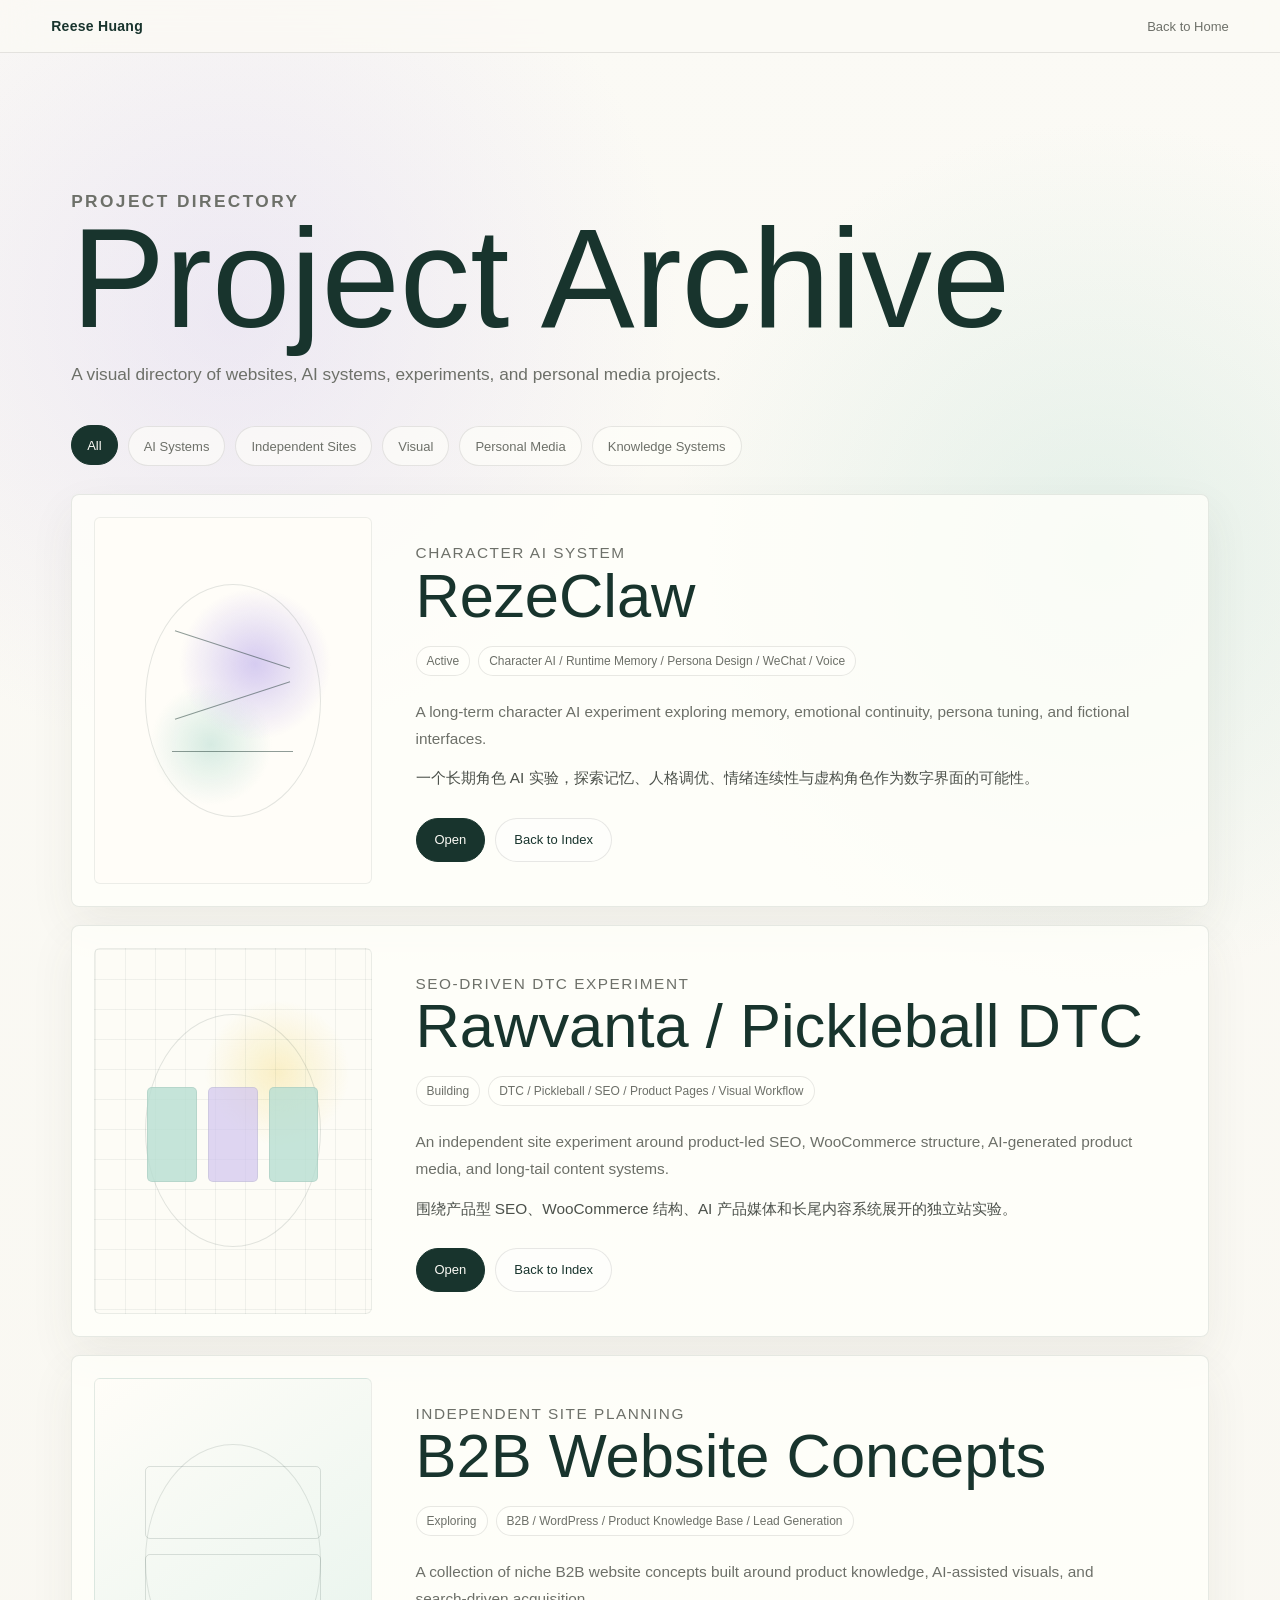
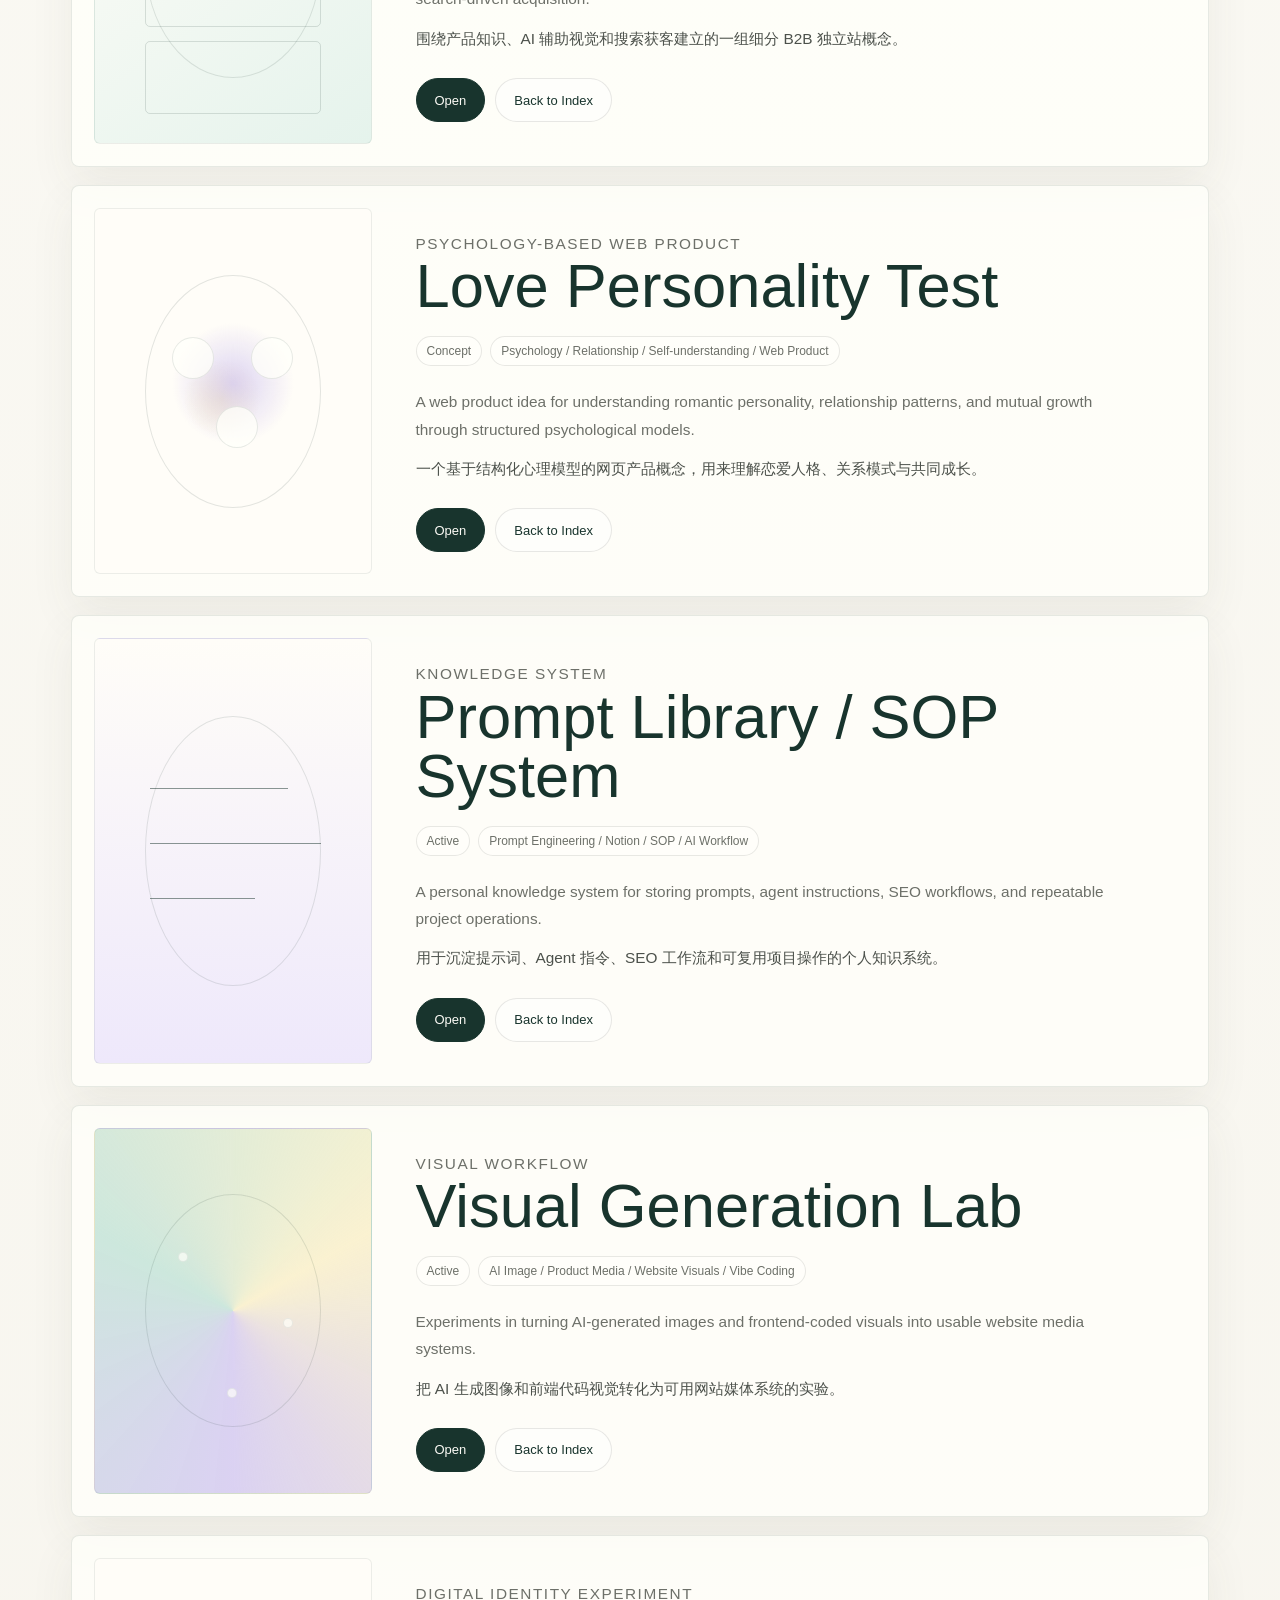
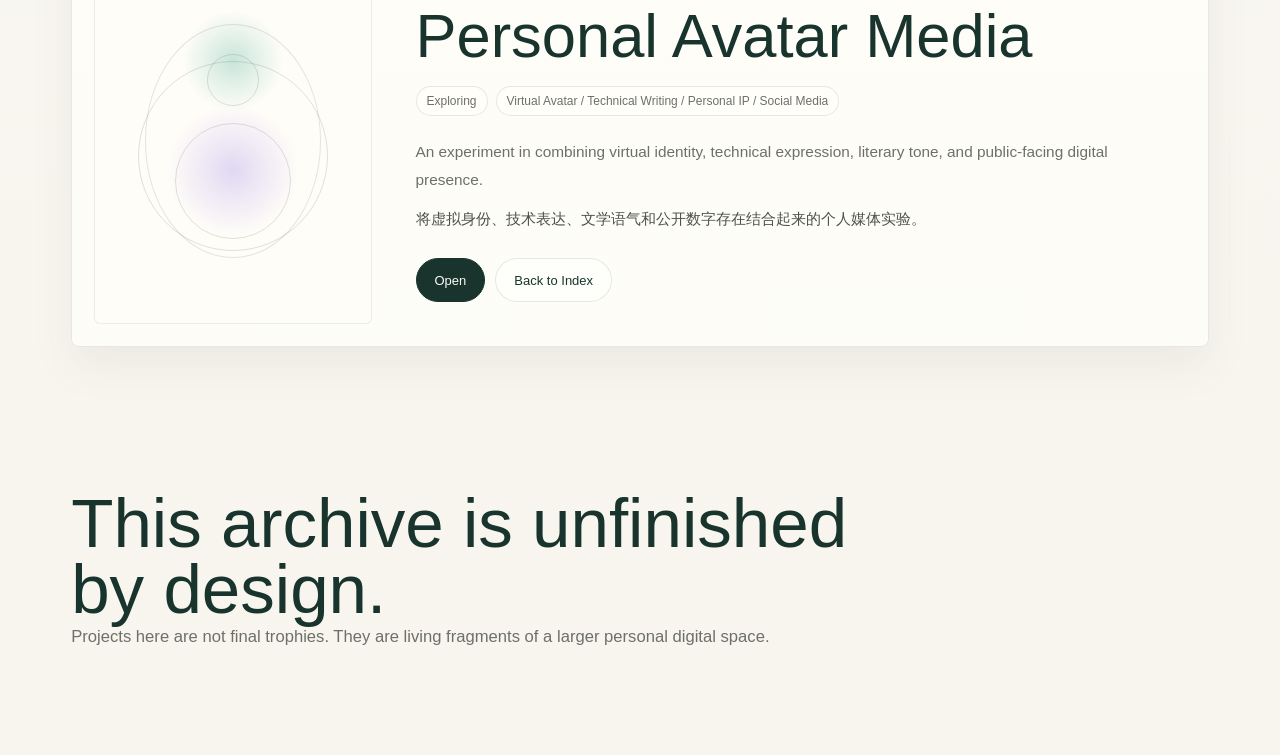
==== commit 08eb4913: "Restore stable Reese site design" ====
--- a/reese-huang-demo/projects.html
+++ b/reese-huang-demo/projects.html
@@ -5,9 +5,6 @@
   <meta name="viewport" content="width=device-width, initial-scale=1.0">
   <meta name="description" content="Project archive for Reese Huang personal digital space.">
   <title>Project Archive | Reese Huang</title>
-  <link rel="preconnect" href="https://fonts.googleapis.com">
-  <link rel="preconnect" href="https://fonts.gstatic.com" crossorigin>
-  <link href="https://fonts.googleapis.com/css2?family=EB+Garamond:ital,wght@0,400;0,500;0,600;1,400&family=Noto+Serif+SC:wght@400;500;600&display=swap" rel="stylesheet">
   <link rel="stylesheet" href="assets/css/style.css">
 </head>
 <body>
--- a/reese-huang-demo/assets/css/style.css
+++ b/reese-huang-demo/assets/css/style.css
@@ -9,30 +9,22 @@
   --rs-panel-strong: #fffdf8;
   --rs-purple: #cfc3ef;
   --rs-purple-soft: #eee8fb;
-  --rs-purple-muted: #d8cfe8;
   --rs-green: #b9ded2;
   --rs-green-soft: #e5f3ec;
-  --rs-green-muted: #c5ddd4;
   --rs-yellow: #f2d66b;
-  --rs-yellow-soft: #f5e6a3;
   --rs-ink: #20231f;
   --rs-ink-green: #18342d;
   --rs-muted: #6d7069;
   --rs-line: rgba(32, 35, 31, 0.1);
   --rs-shadow: 0 24px 70px rgba(70, 76, 62, 0.12);
-  --rs-shadow-soft: 0 8px 32px rgba(207, 195, 239, 0.15);
-  --rs-shadow-hover: 0 12px 40px rgba(207, 195, 239, 0.25);
   --rs-radius: 8px;
   --rs-ease: cubic-bezier(0.22, 1, 0.36, 1);
-  --rs-font-heading: "Noto Serif SC", "Source Han Serif SC", Georgia, serif;
-  --rs-font-accent: "EB Garamond", "Crimson Text", Georgia, serif;
-  --rs-font-body: "Noto Sans SC", "PingFang SC", system-ui, sans-serif;
   background:
     radial-gradient(circle at 18% 8%, rgba(207, 195, 239, 0.32), transparent 28rem),
     radial-gradient(circle at 86% 14%, rgba(185, 222, 210, 0.34), transparent 27rem),
     linear-gradient(180deg, #fbfaf5 0%, #f7f5ee 100%);
   color: var(--rs-ink);
-  font-family: var(--rs-font-body);
+  font-family: ui-sans-serif, -apple-system, BlinkMacSystemFont, "Segoe UI", "Helvetica Neue", Arial, "Noto Sans SC", "PingFang SC", sans-serif;
   min-height: 100vh;
   overflow-x: hidden;
 }
@@ -104,30 +96,10 @@
 .reese-projects .rp-home {
   color: var(--rs-muted);
   font-size: 13px;
-  position: relative;
   transition: color 220ms var(--rs-ease), transform 220ms var(--rs-ease);
 }
 
-.reese-space .rs-nav-links a::after {
-  content: '';
-  position: absolute;
-  bottom: -4px;
-  left: 0;
-  width: 0;
-  height: 1px;
-  background: linear-gradient(90deg, var(--rs-purple), var(--rs-green));
-  transition: width 300ms var(--rs-ease);
-}
-
-.reese-space .rs-nav-links a:hover {
-  color: var(--rs-ink-green);
-  transform: translateY(-1px);
-}
-
-.reese-space .rs-nav-links a:hover::after {
-  width: 100%;
-}
-
+.reese-space .rs-nav-links a:hover,
 .reese-projects .rp-home:hover {
   color: var(--rs-ink-green);
   transform: translateY(-1px);
@@ -192,10 +164,9 @@
 .reese-space .rs-hero h1,
 .reese-projects .rp-hero h1 {
   color: var(--rs-ink-green);
-  font-family: var(--rs-font-heading);
   font-size: clamp(4.1rem, 13vw, 11.8rem);
   font-weight: 520;
-  letter-spacing: -0.02em;
+  letter-spacing: 0;
   line-height: 0.88;
   margin: 0;
 }
@@ -215,8 +186,7 @@
 .reese-projects .rp-hero p {
   color: var(--rs-muted);
   font-size: clamp(1rem, 1.35vw, 1.18rem);
-  line-height: 1.85;
-  letter-spacing: 0.02em;
+  line-height: 1.8;
   margin: 18px 0 0;
   max-width: 720px;
 }
@@ -249,7 +219,6 @@
 .reese-space .rs-button:hover,
 .reese-projects .rp-actions a:hover {
   transform: translateY(-2px);
-  box-shadow: var(--rs-shadow-soft);
 }
 
 .reese-space .rs-button-primary,
@@ -257,11 +226,6 @@
   background: var(--rs-ink-green);
   border-color: var(--rs-ink-green);
   color: #fbfaf5;
-}
-
-.reese-space .rs-button-primary:hover {
-  background: #1e3d34;
-  box-shadow: var(--rs-shadow-hover);
 }
 
 .reese-space .rs-button-ghost,
@@ -421,10 +385,9 @@
 .reese-space .rs-section-head h2,
 .reese-projects .rp-footer h2 {
   color: var(--rs-ink-green);
-  font-family: var(--rs-font-heading);
   font-size: clamp(2.1rem, 5.4vw, 5.9rem);
   font-weight: 520;
-  letter-spacing: -0.01em;
+  letter-spacing: 0;
   line-height: 0.96;
   margin: 0;
   max-width: 830px;
@@ -670,7 +633,6 @@
   mask-image: radial-gradient(circle at 50% 50%, #000 0 48%, transparent 82%);
   opacity: 0.55;
   position: absolute;
-  transition: opacity 300ms var(--rs-ease);
   z-index: -2;
 }
 
@@ -693,8 +655,8 @@
 
 .rh-gallery-section .rh-gallery-tile:hover {
   border-color: rgba(31, 39, 35, 0.2);
-  box-shadow: 0 20px 54px rgba(56, 67, 56, 0.12), var(--rs-shadow-soft);
-  transform: translate3d(0, -6px, 0) scale(1.01);
+  box-shadow: 0 20px 54px rgba(56, 67, 56, 0.12);
+  transform: translate3d(0, -5px, 0);
 }
 
 .rh-gallery-section .rh-gallery-tile:hover::after {
@@ -745,10 +707,9 @@
 .rh-gallery-section .rh-gallery-tile strong {
   color: var(--rh-ink);
   display: block;
-  font-family: var(--rs-font-heading);
   font-size: clamp(1.35rem, 2.8vw, 3.15rem);
   font-weight: 560;
-  letter-spacing: -0.01em;
+  letter-spacing: 0;
   line-height: 0.98;
   margin: 44px 0 10px;
   max-width: 9ch;
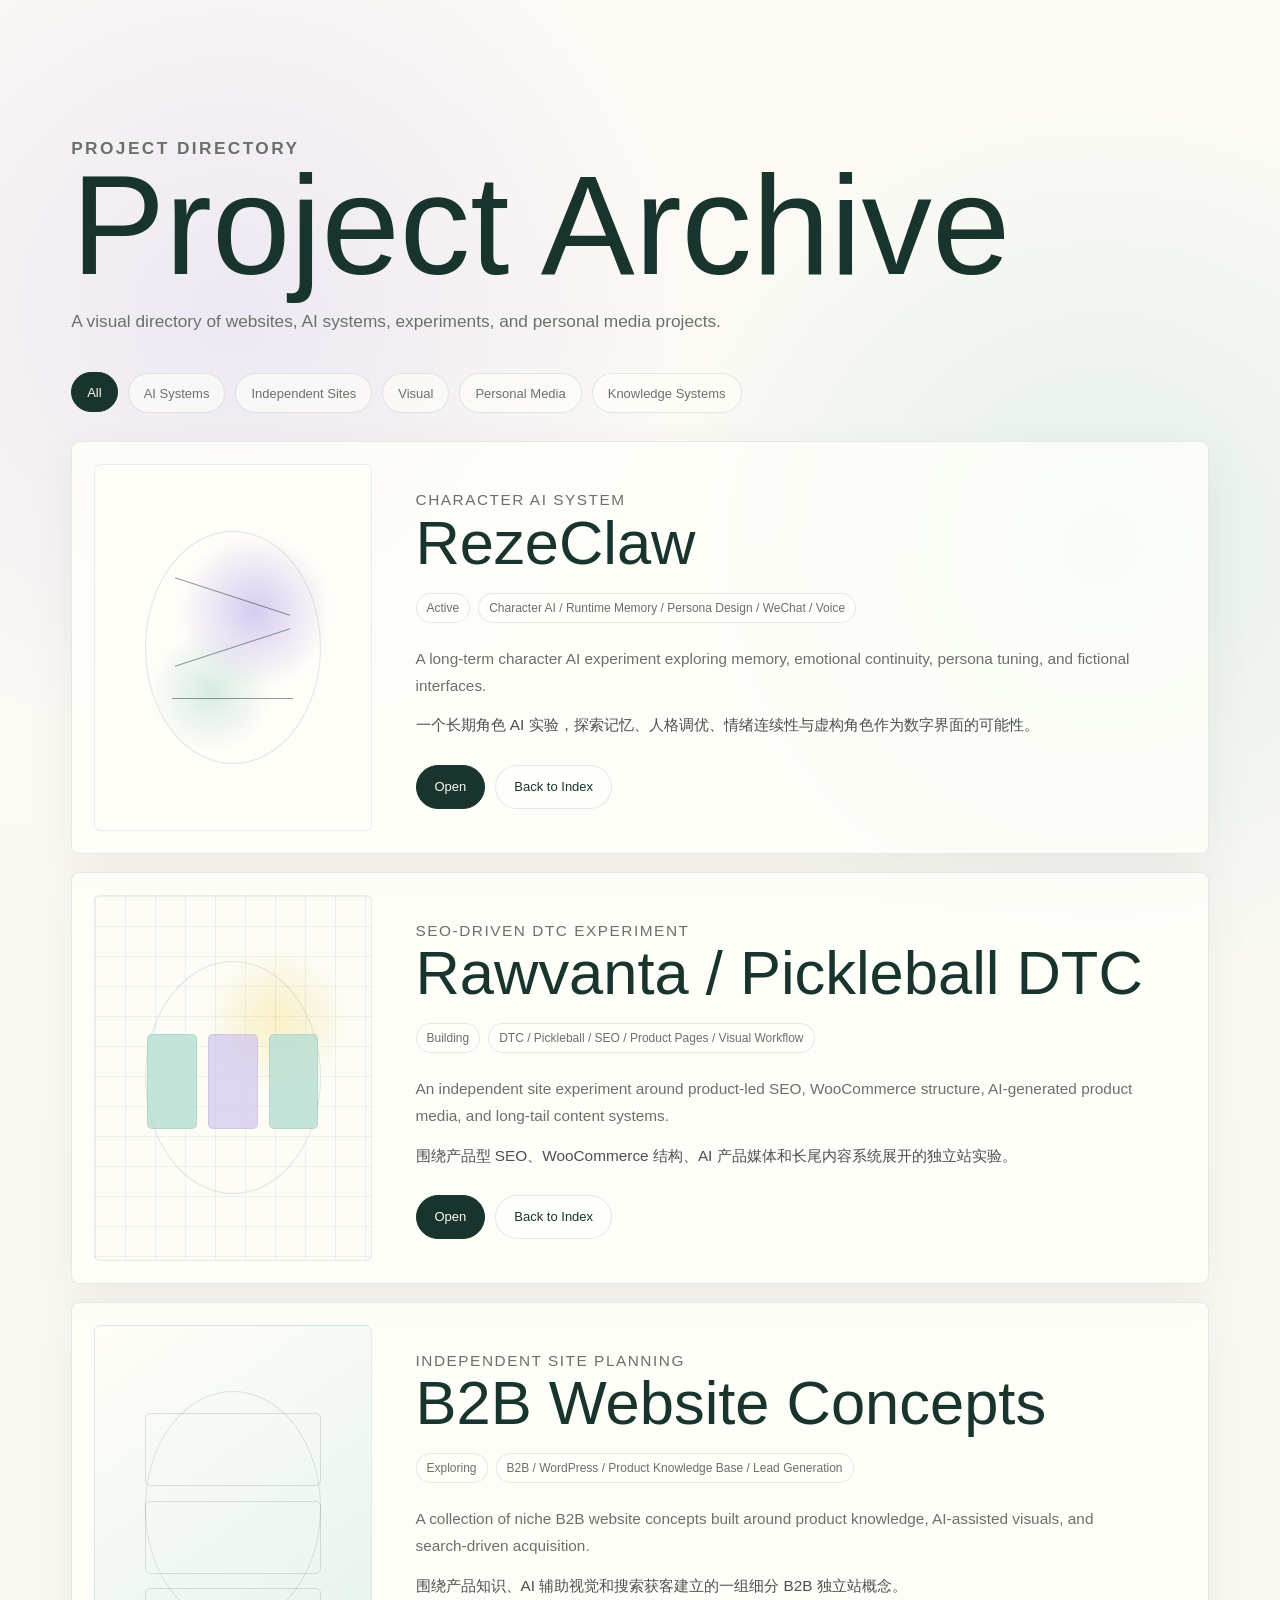
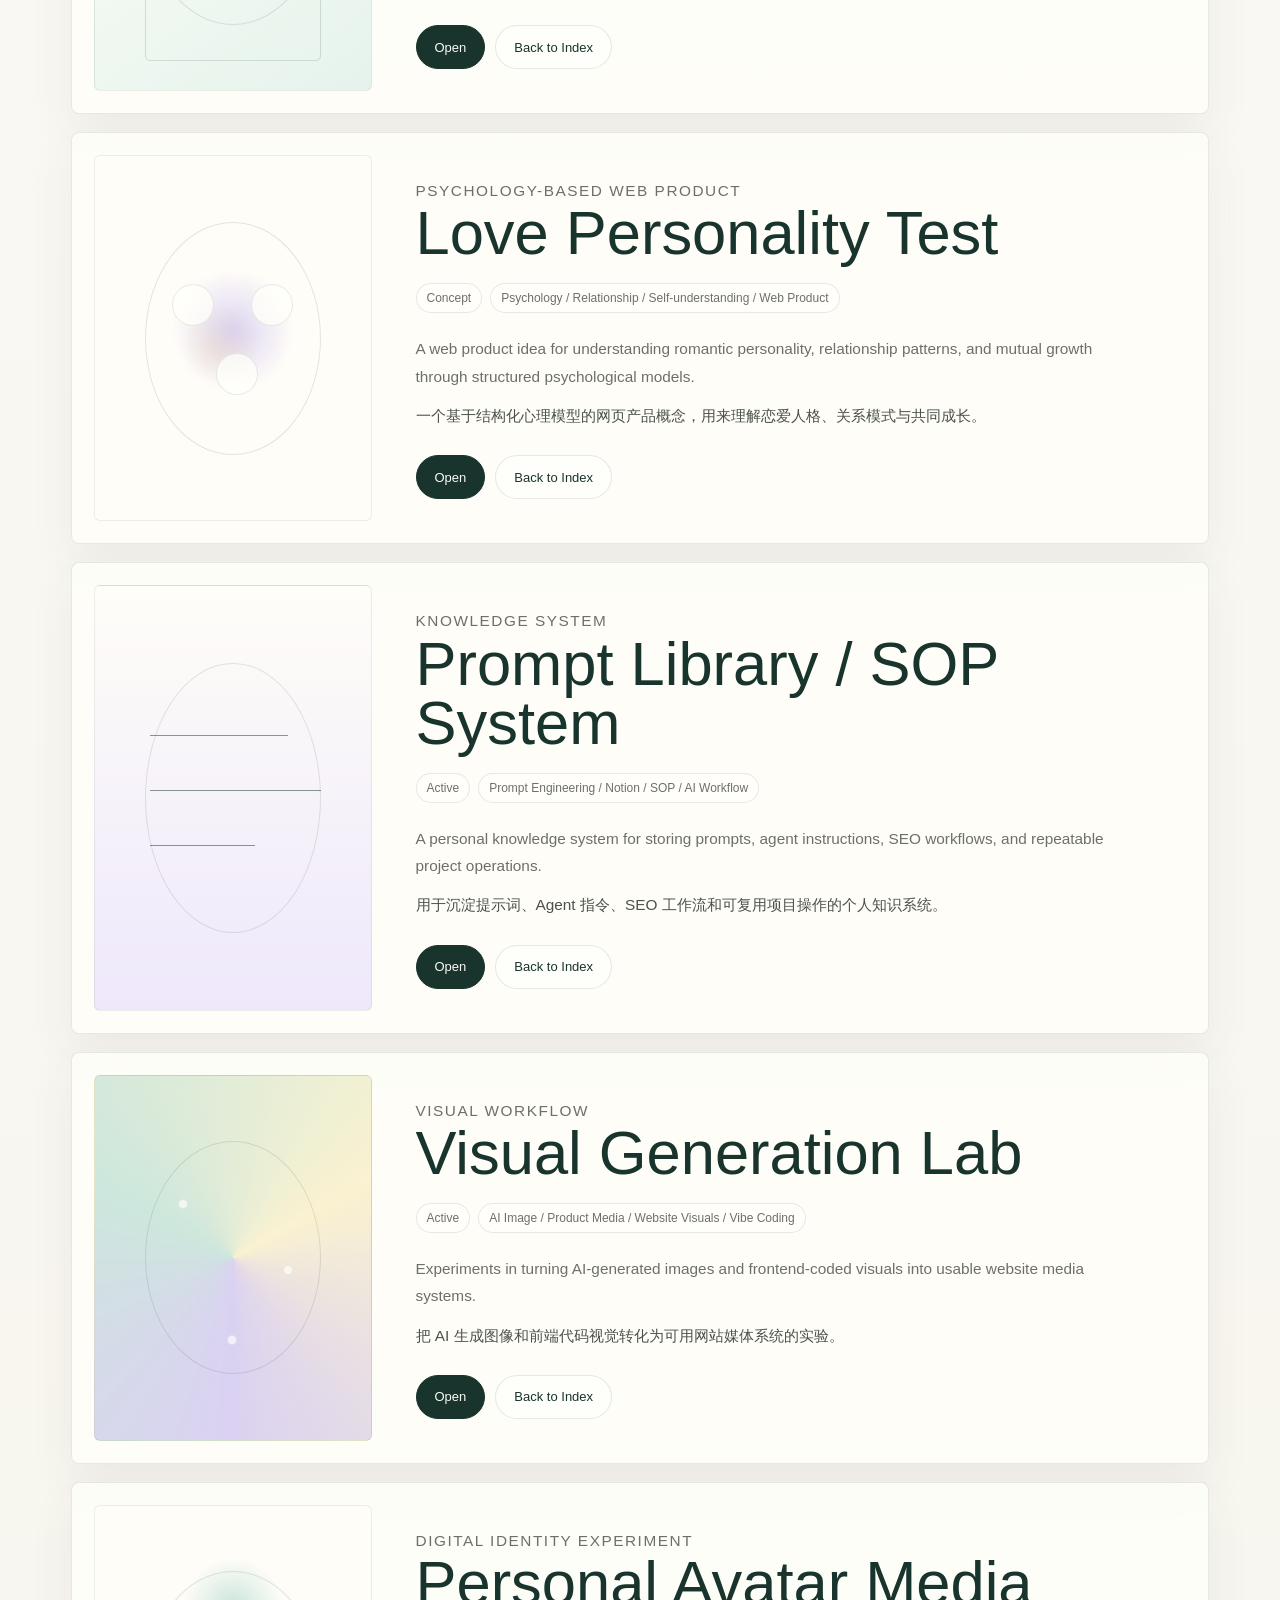
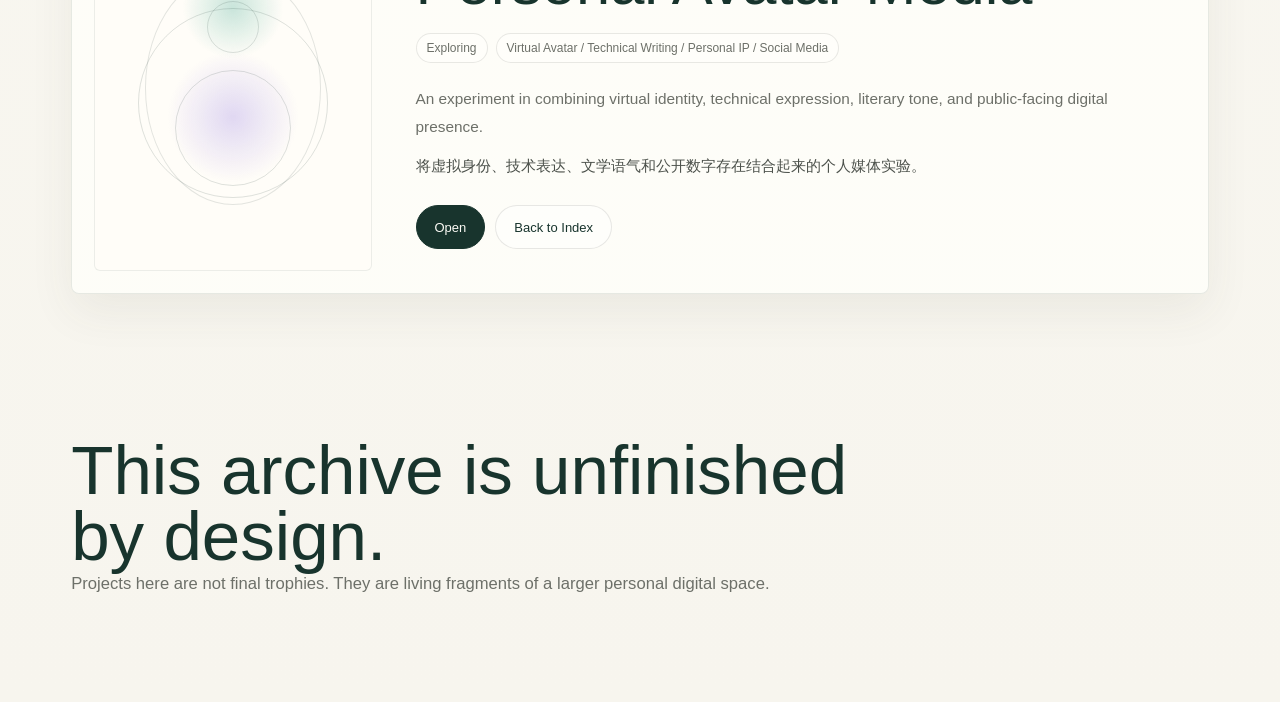
==== commit 4691d45a: "Use native WordPress header and footer" ====
--- a/reese-huang-demo/projects.html
+++ b/reese-huang-demo/projects.html
@@ -9,11 +9,6 @@
 </head>
 <body>
   <main class="reese-projects">
-    <header class="rp-nav" data-reveal>
-      <a class="rp-brand" href="index.html">Reese Huang</a>
-      <a class="rp-home" href="index.html">Back to Home</a>
-    </header>
-
     <section class="rp-hero" data-reveal>
       <p class="rp-kicker">Project Directory</p>
       <h1>Project Archive</h1>
@@ -115,10 +110,10 @@
       </article>
     </section>
 
-    <footer class="rp-footer" data-reveal>
+    <section class="rp-closing" data-reveal>
       <h2>This archive is unfinished by design.</h2>
       <p>Projects here are not final trophies. They are living fragments of a larger personal digital space.</p>
-    </footer>
+    </section>
   </main>
 
   <script src="assets/js/main.js"></script>
--- a/reese-huang-demo/assets/css/style.css
+++ b/reese-huang-demo/assets/css/style.css
@@ -30,7 +30,7 @@
 }
 
 .reese-space {
-  padding-top: 74px;
+  padding-top: 0;
 }
 
 .reese-space *,
@@ -44,94 +44,267 @@
   text-decoration: none;
 }
 
-.reese-space .rs-nav,
-.reese-projects .rp-nav {
+body:has(.reese-space),
+body:has(.reese-projects),
+body.home,
+body.page-id-310,
+body.page-id-311 {
+  background: #fbfaf5;
+}
+
+body:has(.reese-space) .site-content,
+body:has(.reese-space) .content-area,
+body:has(.reese-space) .site-main,
+body:has(.reese-space) .inside-article,
+body:has(.reese-space) .entry-content,
+body:has(.reese-projects) .site-content,
+body:has(.reese-projects) .content-area,
+body:has(.reese-projects) .site-main,
+body:has(.reese-projects) .inside-article,
+body:has(.reese-projects) .entry-content,
+body.home .site-content,
+body.home .content-area,
+body.home .site-main,
+body.home .inside-article,
+body.home .entry-content,
+body.page-id-310 .site-content,
+body.page-id-310 .content-area,
+body.page-id-310 .site-main,
+body.page-id-310 .inside-article,
+body.page-id-310 .entry-content,
+body.page-id-311 .site-content,
+body.page-id-311 .content-area,
+body.page-id-311 .site-main,
+body.page-id-311 .inside-article,
+body.page-id-311 .entry-content {
+  margin: 0 !important;
+  max-width: none !important;
+  padding: 0 !important;
+  width: 100% !important;
+}
+
+body:has(.reese-space) .entry-header,
+body:has(.reese-projects) .entry-header,
+body.home .entry-header,
+body.page-id-310 .entry-header,
+body.page-id-311 .entry-header {
+  display: none;
+}
+
+body:has(.reese-space) .wp-block-html,
+body:has(.reese-projects) .wp-block-html,
+body.home .wp-block-html,
+body.page-id-310 .wp-block-html,
+body.page-id-311 .wp-block-html {
+  margin: 0 !important;
+  max-width: none !important;
+}
+
+body:has(.reese-space) .site-header,
+body:has(.reese-projects) .site-header,
+body.home .site-header,
+body.page-id-310 .site-header,
+body.page-id-311 .site-header {
+  backdrop-filter: blur(18px);
+  background:
+    linear-gradient(90deg, rgba(251, 250, 245, 0.9), rgba(251, 250, 245, 0.76)),
+    radial-gradient(circle at 18% 50%, rgba(207, 195, 239, 0.18), transparent 26%),
+    radial-gradient(circle at 84% 50%, rgba(185, 222, 210, 0.2), transparent 30%);
+  border-bottom: 1px solid rgba(32, 35, 31, 0.1);
+  box-shadow: 0 14px 42px rgba(38, 51, 43, 0.08);
+  position: sticky;
+  top: 0;
+  z-index: 1000;
+}
+
+body.admin-bar:has(.reese-space) .site-header,
+body.admin-bar:has(.reese-projects) .site-header,
+body.admin-bar.home .site-header,
+body.admin-bar.page-id-310 .site-header,
+body.admin-bar.page-id-311 .site-header {
+  top: 32px;
+}
+
+body:has(.reese-space) .inside-header,
+body:has(.reese-projects) .inside-header,
+body.home .inside-header,
+body.page-id-310 .inside-header,
+body.page-id-311 .inside-header {
   align-items: center;
-  backdrop-filter: blur(18px);
-  background: rgba(251, 250, 245, 0.75);
-  border-bottom: 1px solid var(--rs-line);
+  max-width: none;
+  padding: 14px clamp(18px, 4vw, 56px);
+}
+
+body:has(.reese-space) .site-branding,
+body:has(.reese-projects) .site-branding,
+body.home .site-branding,
+body.page-id-310 .site-branding,
+body.page-id-311 .site-branding {
+  align-items: center;
+  display: flex;
+  min-height: 40px;
+}
+
+body:has(.reese-space) .main-title,
+body:has(.reese-projects) .main-title,
+body.home .main-title,
+body.page-id-310 .main-title,
+body.page-id-311 .main-title {
+  font-size: 14px;
+  font-weight: 680;
+  letter-spacing: 0.02em;
+  line-height: 1;
+  margin: 0;
+}
+
+body:has(.reese-space) .main-title a,
+body:has(.reese-projects) .main-title a,
+body.home .main-title a,
+body.page-id-310 .main-title a,
+body.page-id-311 .main-title a {
+  color: #18342d;
+}
+
+body:has(.reese-space) .main-navigation,
+body:has(.reese-projects) .main-navigation,
+body.home .main-navigation,
+body.page-id-310 .main-navigation,
+body.page-id-311 .main-navigation {
+  background: transparent;
+}
+
+body:has(.reese-space) .main-navigation .inside-navigation,
+body:has(.reese-projects) .main-navigation .inside-navigation,
+body.home .main-navigation .inside-navigation,
+body.page-id-310 .main-navigation .inside-navigation,
+body.page-id-311 .main-navigation .inside-navigation {
+  max-width: none;
+}
+
+body:has(.reese-space) .main-navigation .main-nav ul li a,
+body:has(.reese-projects) .main-navigation .main-nav ul li a,
+body.home .main-navigation .main-nav ul li a,
+body.page-id-310 .main-navigation .main-nav ul li a,
+body.page-id-311 .main-navigation .main-nav ul li a {
+  color: #6d7069;
+  font-size: 13px;
+  line-height: 40px;
+  padding-left: clamp(9px, 1.2vw, 16px);
+  padding-right: clamp(9px, 1.2vw, 16px);
+  transition: color 220ms cubic-bezier(0.22, 1, 0.36, 1), transform 220ms cubic-bezier(0.22, 1, 0.36, 1);
+}
+
+body:has(.reese-space) .main-navigation .main-nav ul li:hover > a,
+body:has(.reese-projects) .main-navigation .main-nav ul li:hover > a,
+body.home .main-navigation .main-nav ul li:hover > a,
+body.page-id-310 .main-navigation .main-nav ul li:hover > a,
+body.page-id-311 .main-navigation .main-nav ul li:hover > a,
+body:has(.reese-space) .main-navigation .main-nav ul li[class*="current-menu-"] > a,
+body:has(.reese-projects) .main-navigation .main-nav ul li[class*="current-menu-"] > a,
+body.home .main-navigation .main-nav ul li[class*="current-menu-"] > a,
+body.page-id-310 .main-navigation .main-nav ul li[class*="current-menu-"] > a,
+body.page-id-311 .main-navigation .main-nav ul li[class*="current-menu-"] > a {
+  background: transparent;
+  color: #18342d;
+}
+
+body:has(.reese-space) .main-navigation .main-nav ul li:hover > a,
+body:has(.reese-projects) .main-navigation .main-nav ul li:hover > a,
+body.home .main-navigation .main-nav ul li:hover > a,
+body.page-id-310 .main-navigation .main-nav ul li:hover > a,
+body.page-id-311 .main-navigation .main-nav ul li:hover > a {
+  transform: translateY(-1px);
+}
+
+body:has(.reese-space) .menu-toggle,
+body:has(.reese-projects) .menu-toggle,
+body.home .menu-toggle,
+body.page-id-310 .menu-toggle,
+body.page-id-311 .menu-toggle {
+  background: rgba(255, 255, 250, 0.6);
+  border: 1px solid rgba(32, 35, 31, 0.1);
+  border-radius: 999px;
+  color: #18342d;
+  line-height: 38px;
+  padding: 0 14px;
+}
+
+body:has(.reese-space) .site-footer,
+body:has(.reese-projects) .site-footer,
+body.home .site-footer,
+body.page-id-310 .site-footer,
+body.page-id-311 .site-footer,
+body:has(.reese-space) .site-info,
+body:has(.reese-projects) .site-info,
+body.home .site-info,
+body.page-id-310 .site-info,
+body.page-id-311 .site-info {
+  background:
+    linear-gradient(145deg, rgba(255, 255, 250, 0.74), rgba(255, 255, 250, 0.46)),
+    radial-gradient(circle at 12% 18%, rgba(207, 195, 239, 0.2), transparent 30%),
+    radial-gradient(circle at 92% 88%, rgba(185, 222, 210, 0.22), transparent 34%);
+  border-top: 1px solid rgba(24, 52, 45, 0.1);
+  color: #18342d;
+}
+
+body:has(.reese-space) .inside-site-info,
+body:has(.reese-projects) .inside-site-info,
+body.home .inside-site-info,
+body.page-id-310 .inside-site-info,
+body.page-id-311 .inside-site-info {
+  align-items: center;
   display: flex;
   justify-content: space-between;
-  left: 0;
-  margin: 0 auto;
-  padding: 18px clamp(18px, 4vw, 56px);
-  position: sticky;
-  right: 0;
-  top: 0;
-  z-index: 20;
-}
-
-.reese-space .rs-nav {
-  box-shadow: 0 14px 42px rgba(38, 51, 43, 0.08);
-  position: fixed;
-  width: 100%;
-  z-index: 1000;
-}
-
-body.admin-bar .reese-space .rs-nav {
-  top: 32px;
+  max-width: none;
+  min-height: 116px;
+  padding: 28px clamp(18px, 4vw, 56px);
+}
+
+body:has(.reese-space) .copyright-bar,
+body:has(.reese-projects) .copyright-bar,
+body.home .copyright-bar,
+body.page-id-310 .copyright-bar,
+body.page-id-311 .copyright-bar {
+  color: rgba(24, 52, 45, 0.62);
+  font-size: 12px;
+  letter-spacing: 0.08em;
+  line-height: 1.6;
+  text-align: left;
+  text-transform: uppercase;
+}
+
+body:has(.reese-space) .copyright-bar .rh-footer-title,
+body:has(.reese-projects) .copyright-bar .rh-footer-title,
+body.home .copyright-bar .rh-footer-title,
+body.page-id-310 .copyright-bar .rh-footer-title,
+body.page-id-311 .copyright-bar .rh-footer-title {
+  color: #18342d;
+  display: block;
+  font-size: clamp(1.35rem, 3vw, 2.6rem);
+  font-weight: 520;
+  letter-spacing: 0;
+  line-height: 1;
+  text-transform: none;
+}
+
+body:has(.reese-space) .copyright-bar .rh-footer-line,
+body:has(.reese-projects) .copyright-bar .rh-footer-line,
+body.home .copyright-bar .rh-footer-line,
+body.page-id-310 .copyright-bar .rh-footer-line,
+body.page-id-311 .copyright-bar .rh-footer-line {
+  color: rgba(24, 52, 45, 0.62);
+  display: block;
+  font-size: 12px;
+  letter-spacing: 0.08em;
+  line-height: 1.6;
+  margin-top: 10px;
+  text-transform: uppercase;
 }
 
 .reese-space .rs-section,
 .reese-space .rh-gallery-section,
 .reese-space .rs-about {
-  scroll-margin-top: 96px;
-}
-
-.reese-space .rs-brand,
-.reese-projects .rp-brand {
-  color: var(--rs-ink-green);
-  font-size: 14px;
-  font-weight: 680;
-  letter-spacing: 0.02em;
-}
-
-.reese-space .rs-nav-links {
-  align-items: center;
-  display: flex;
-  gap: clamp(14px, 2vw, 28px);
-}
-
-.reese-space .rs-nav-links a,
-.reese-projects .rp-home {
-  color: var(--rs-muted);
-  font-size: 13px;
-  transition: color 220ms var(--rs-ease), transform 220ms var(--rs-ease);
-}
-
-.reese-space .rs-nav-links a:hover,
-.reese-projects .rp-home:hover {
-  color: var(--rs-ink-green);
-  transform: translateY(-1px);
-}
-
-.reese-space .rs-menu-toggle {
-  align-items: center;
-  background: transparent;
-  border: 0;
-  display: none;
-  flex-direction: column;
-  gap: 5px;
-  height: 36px;
-  justify-content: center;
-  padding: 0;
-  width: 36px;
-}
-
-.reese-space .rs-menu-toggle span {
-  background: var(--rs-ink-green);
-  display: block;
-  height: 1px;
-  transition: transform 240ms var(--rs-ease);
-  width: 18px;
-}
-
-.reese-space .rs-nav.menu-open .rs-menu-toggle span:first-child {
-  transform: translateY(3px) rotate(28deg);
-}
-
-.reese-space .rs-nav.menu-open .rs-menu-toggle span:last-child {
-  transform: translateY(-3px) rotate(-28deg);
+  scroll-margin-top: 110px;
 }
 
 .reese-space .rs-hero,
@@ -278,6 +451,71 @@
   position: absolute;
 }
 
+.reese-space .rs-avatar-silhouette {
+  background:
+    radial-gradient(circle at 50% 20%, rgba(251, 250, 245, 0.92) 0 16%, transparent 16.6%),
+    radial-gradient(ellipse at 50% 72%, rgba(251, 250, 245, 0.74) 0 34%, transparent 34.8%),
+    linear-gradient(180deg, rgba(207, 195, 239, 0.32), rgba(185, 222, 210, 0.26));
+  border: 1px solid rgba(24, 52, 45, 0.09);
+  border-radius: 999px 999px 48% 48%;
+  box-shadow: inset 0 0 0 18px rgba(255, 255, 250, 0.18), 0 24px 70px rgba(76, 89, 77, 0.12);
+  height: 48%;
+  left: 50%;
+  overflow: hidden;
+  position: absolute;
+  top: 48%;
+  transform: translate(-50%, -50%);
+  width: 38%;
+  z-index: 1;
+}
+
+.reese-space .rs-avatar-silhouette span {
+  background: rgba(24, 52, 45, 0.18);
+  height: 1px;
+  left: 22%;
+  position: absolute;
+  right: 22%;
+}
+
+.reese-space .rs-avatar-silhouette span:nth-child(1) { top: 38%; }
+.reese-space .rs-avatar-silhouette span:nth-child(2) { top: 52%; }
+.reese-space .rs-avatar-silhouette span:nth-child(3) { top: 66%; }
+
+.reese-space .rs-hero-panel {
+  background: rgba(255, 255, 250, 0.58);
+  border: 1px solid rgba(24, 52, 45, 0.1);
+  border-radius: 8px;
+  box-shadow: 0 18px 42px rgba(76, 89, 77, 0.09);
+  display: grid;
+  gap: 6px;
+  min-width: 132px;
+  padding: 12px 14px;
+  position: absolute;
+  z-index: 3;
+}
+
+.reese-space .rs-hero-panel span {
+  color: rgba(24, 52, 45, 0.48);
+  font-size: 10px;
+  letter-spacing: 0.14em;
+}
+
+.reese-space .rs-hero-panel b {
+  color: var(--rs-ink-green);
+  font-size: 13px;
+  font-weight: 560;
+}
+
+.reese-space .rs-hero-panel-a {
+  left: 8%;
+  top: 58%;
+}
+
+.reese-space .rs-hero-panel-b {
+  bottom: 14%;
+  right: 9%;
+}
+
 .reese-space .rs-orbit {
   border: 1px solid rgba(24, 52, 45, 0.16);
   border-radius: 50%;
@@ -369,7 +607,7 @@
 .reese-space .rs-section,
 .reese-projects .rp-filter-wrap,
 .reese-projects .rp-project-list,
-.reese-projects .rp-footer {
+.reese-projects .rp-closing {
   margin: 0 auto;
   max-width: 1240px;
   padding: clamp(54px, 8vw, 104px) clamp(18px, 4vw, 56px);
@@ -383,7 +621,7 @@
 }
 
 .reese-space .rs-section-head h2,
-.reese-projects .rp-footer h2 {
+.reese-projects .rp-closing h2 {
   color: var(--rs-ink-green);
   font-size: clamp(2.1rem, 5.4vw, 5.9rem);
   font-weight: 520;
@@ -395,7 +633,7 @@
 
 .reese-space .rs-section-head p:not(.rs-kicker),
 .reese-space .rs-about p,
-.reese-projects .rp-footer p {
+.reese-projects .rp-closing p {
   color: var(--rs-muted);
   font-size: clamp(0.98rem, 1.3vw, 1.12rem);
   line-height: 1.8;
@@ -525,25 +763,6 @@
   margin: 0 auto;
   max-width: 100%;
   position: relative;
-}
-
-.rh-gallery-section .rh-gallery-fade {
-  bottom: 0;
-  pointer-events: none;
-  position: absolute;
-  top: 0;
-  width: clamp(26px, 8vw, 120px);
-  z-index: 3;
-}
-
-.rh-gallery-section .rh-gallery-fade-left {
-  background: linear-gradient(90deg, var(--rh-bg), rgba(251, 250, 245, 0));
-  left: 0;
-}
-
-.rh-gallery-section .rh-gallery-fade-right {
-  background: linear-gradient(270deg, var(--rh-bg), rgba(251, 250, 245, 0));
-  right: 0;
 }
 
 .rh-gallery-section .rh-gallery-viewport {
@@ -810,16 +1029,6 @@
 .rh-gallery-section .rh-gallery-tile[data-tone="lab"] { --tile-a: #e0ede6; --tile-b: #faf6ef; --tile-c: #b5d4bf; }
 .rh-gallery-section .rh-gallery-tile[data-tone="shelf"] { --tile-a: #ebe7dc; --tile-b: #fbf8ef; --tile-c: #cfc8ae; }
 
-.rh-gallery-section .rh-gallery-note {
-  color: rgba(31, 39, 35, 0.54);
-  font-size: 12px;
-  letter-spacing: 0.06em;
-  margin: 10px auto 0;
-  max-width: 1240px;
-  padding: 0 clamp(18px, 4vw, 56px);
-  text-transform: uppercase;
-}
-
 @keyframes rh-gallery-marquee {
   from {
     transform: translate3d(0, 0, 0);
@@ -928,7 +1137,7 @@
 .reese-space .rs-project-card {
   display: flex;
   flex-direction: column;
-  min-height: 280px;
+  min-height: 380px;
   padding: 22px;
   position: relative;
   transition: transform 260ms var(--rs-ease), box-shadow 260ms var(--rs-ease), border-color 260ms var(--rs-ease);
@@ -951,12 +1160,131 @@
   transform: translateY(-6px);
 }
 
+.reese-space .rs-project-cover {
+  aspect-ratio: 1.72;
+  background:
+    radial-gradient(circle at 72% 28%, rgba(255, 255, 250, 0.6), transparent 20%),
+    linear-gradient(135deg, rgba(207, 195, 239, 0.72), rgba(185, 222, 210, 0.56));
+  border: 1px solid rgba(24, 52, 45, 0.08);
+  border-radius: 6px;
+  margin-bottom: 20px;
+  overflow: hidden;
+  position: relative;
+}
+
+.reese-space .rs-project-cover::before,
+.reese-space .rs-project-cover::after {
+  content: "";
+  position: absolute;
+}
+
+.reese-space .rs-project-cover::before {
+  background-image:
+    linear-gradient(rgba(24, 52, 45, 0.06) 1px, transparent 1px),
+    linear-gradient(90deg, rgba(24, 52, 45, 0.06) 1px, transparent 1px);
+  background-size: 22px 22px;
+  inset: 0;
+  mask-image: radial-gradient(circle at 50% 50%, #000 0 60%, transparent 86%);
+}
+
+.reese-space .rs-project-cover::after {
+  border: 1px solid rgba(255, 255, 250, 0.62);
+  border-radius: 999px;
+  height: 54%;
+  right: 10%;
+  top: 18%;
+  width: 36%;
+}
+
+.reese-space .rs-project-cover i {
+  background: rgba(255, 255, 250, 0.74);
+  border: 1px solid rgba(24, 52, 45, 0.08);
+  border-radius: 999px;
+  position: absolute;
+}
+
+.reese-space .rs-project-cover i:nth-child(1) {
+  height: 9px;
+  left: 18%;
+  top: 28%;
+  width: 9px;
+}
+
+.reese-space .rs-project-cover i:nth-child(2) {
+  height: 1px;
+  left: 24%;
+  top: 33%;
+  width: 38%;
+}
+
+.reese-space .rs-project-cover i:nth-child(3) {
+  bottom: 25%;
+  height: 10px;
+  right: 24%;
+  width: 10px;
+}
+
+.reese-space .rs-project-cover i:nth-child(4) {
+  bottom: 30%;
+  height: 1px;
+  left: 20%;
+  right: 34%;
+}
+
+.reese-space .rs-project-reze .rs-project-cover {
+  background:
+    radial-gradient(circle at 30% 34%, rgba(207, 195, 239, 0.86), transparent 24%),
+    radial-gradient(circle at 74% 64%, rgba(185, 222, 210, 0.74), transparent 22%),
+    linear-gradient(135deg, #fbf7ef, #e9e1f4);
+}
+
+.reese-space .rs-project-raw .rs-project-cover {
+  background:
+    linear-gradient(rgba(24, 52, 45, 0.06) 1px, transparent 1px),
+    linear-gradient(90deg, rgba(24, 52, 45, 0.06) 1px, transparent 1px),
+    radial-gradient(circle at 74% 28%, rgba(242, 214, 107, 0.52), transparent 22%),
+    linear-gradient(140deg, #fbf8ef, #e5f2e9);
+  background-size: 30px 30px, 30px 30px, auto, auto;
+}
+
+.reese-space .rs-project-b2b .rs-project-cover {
+  background:
+    radial-gradient(circle at 22% 22%, rgba(185, 222, 210, 0.72), transparent 18%),
+    linear-gradient(160deg, #fffdf8, #dfece6);
+}
+
+.reese-space .rs-project-love .rs-project-cover {
+  background:
+    radial-gradient(circle at 50% 42%, rgba(207, 195, 239, 0.56), transparent 20%),
+    radial-gradient(circle at 62% 44%, rgba(185, 222, 210, 0.5), transparent 18%),
+    linear-gradient(135deg, #fbf7ef, #eee7f2);
+}
+
+.reese-space .rs-project-prompt .rs-project-cover {
+  background:
+    repeating-linear-gradient(90deg, rgba(24, 52, 45, 0.06) 0 1px, transparent 1px 26px),
+    linear-gradient(145deg, #fffdf8, #ebe5f7);
+}
+
+.reese-space .rs-project-visual .rs-project-cover {
+  background:
+    conic-gradient(from 40deg at 50% 50%, rgba(207, 195, 239, 0.78), rgba(185, 222, 210, 0.66), rgba(242, 214, 107, 0.36), rgba(207, 195, 239, 0.78)),
+    #fffdf8;
+}
+
+.reese-space .rs-project-avatar .rs-project-cover {
+  background:
+    radial-gradient(ellipse at 50% 70%, rgba(255, 255, 250, 0.72) 0 28%, transparent 29%),
+    radial-gradient(circle at 50% 28%, rgba(207, 195, 239, 0.72) 0 18%, transparent 18.8%),
+    linear-gradient(135deg, #eef6ee, #f4effa);
+}
+
 .reese-space .rs-type,
 .reese-projects .rp-type {
   color: rgba(24, 52, 45, 0.58);
   font-size: 12px;
   letter-spacing: 0.1em;
-  margin: 0 0 38px;
+  margin: 0 0 22px;
   text-transform: uppercase;
 }
 
@@ -1048,6 +1376,13 @@
   position: relative;
 }
 
+.reese-space .rs-visual-card p {
+  color: var(--rs-muted);
+  font-size: 13px;
+  line-height: 1.65;
+  margin: 0;
+}
+
 .reese-space .rs-purple-field .rs-coded-media {
   background:
     linear-gradient(rgba(24, 52, 45, 0.06) 1px, transparent 1px),
@@ -1112,6 +1447,69 @@
 .reese-space .rs-green-archive i:nth-child(2) { top: 44%; }
 .reese-space .rs-green-archive i:nth-child(3) { top: 58%; }
 .reese-space .rs-green-archive i:nth-child(4) { top: 72%; }
+
+.reese-space .rs-fictional-draft .rs-coded-media {
+  background:
+    radial-gradient(circle at 30% 26%, rgba(207, 195, 239, 0.7), transparent 22%),
+    radial-gradient(circle at 76% 70%, rgba(185, 222, 210, 0.58), transparent 24%),
+    linear-gradient(145deg, #fffdf8, #f0eaf6);
+}
+
+.reese-space .rs-fictional-draft i {
+  border: 1px solid rgba(24, 52, 45, 0.14);
+  border-radius: 6px;
+  height: 18%;
+  position: absolute;
+  width: 30%;
+}
+
+.reese-space .rs-fictional-draft i:nth-child(1) { left: 16%; top: 18%; }
+.reese-space .rs-fictional-draft i:nth-child(2) { right: 16%; top: 30%; }
+.reese-space .rs-fictional-draft i:nth-child(3) { left: 24%; bottom: 22%; }
+.reese-space .rs-fictional-draft i:nth-child(4) { right: 24%; bottom: 14%; }
+
+.reese-space .rs-avatar-signal .rs-coded-media {
+  background:
+    radial-gradient(ellipse at 50% 66%, rgba(255, 255, 250, 0.74) 0 27%, transparent 27.7%),
+    radial-gradient(circle at 50% 28%, rgba(207, 195, 239, 0.72) 0 16%, transparent 16.8%),
+    linear-gradient(135deg, #eaf5ed, #f5eff9);
+}
+
+.reese-space .rs-avatar-signal i {
+  background: rgba(24, 52, 45, 0.28);
+  height: 1px;
+  left: 18%;
+  position: absolute;
+  right: 18%;
+}
+
+.reese-space .rs-avatar-signal i:nth-child(1) { top: 22%; }
+.reese-space .rs-avatar-signal i:nth-child(2) { top: 42%; }
+.reese-space .rs-avatar-signal i:nth-child(3) { top: 62%; }
+.reese-space .rs-avatar-signal i:nth-child(4) { top: 82%; }
+
+.reese-space .rs-seo-map .rs-coded-media {
+  background:
+    linear-gradient(rgba(24, 52, 45, 0.055) 1px, transparent 1px),
+    linear-gradient(90deg, rgba(24, 52, 45, 0.055) 1px, transparent 1px),
+    radial-gradient(circle at 50% 50%, rgba(185, 222, 210, 0.72), transparent 24%),
+    #fffdf8;
+  background-size: 24px 24px, 24px 24px, auto, auto;
+}
+
+.reese-space .rs-seo-map i {
+  background: rgba(255, 255, 250, 0.88);
+  border: 1px solid rgba(24, 52, 45, 0.12);
+  border-radius: 999px;
+  height: 12px;
+  position: absolute;
+  width: 12px;
+}
+
+.reese-space .rs-seo-map i:nth-child(1) { left: 22%; top: 28%; }
+.reese-space .rs-seo-map i:nth-child(2) { right: 24%; top: 34%; }
+.reese-space .rs-seo-map i:nth-child(3) { left: 38%; bottom: 28%; }
+.reese-space .rs-seo-map i:nth-child(4) { right: 34%; bottom: 22%; }
 
 .reese-space .rs-shelf {
   border: 1px solid rgba(24, 52, 45, 0.09);
@@ -1179,89 +1577,6 @@
 
 .reese-space .rs-about p + p {
   margin-top: 16px;
-}
-
-.reese-space .rs-site-footer {
-  border-top: 1px solid rgba(24, 52, 45, 0.1);
-  margin-top: clamp(10px, 3vw, 32px);
-  padding-bottom: clamp(30px, 5vw, 58px);
-}
-
-.reese-space .rs-footer-mark {
-  align-items: end;
-  display: grid;
-  gap: 18px;
-  grid-template-columns: minmax(180px, 0.34fr) minmax(0, 1fr);
-  margin-bottom: 28px;
-}
-
-.reese-space .rs-footer-mark h2 {
-  color: var(--rs-ink-green);
-  font-size: clamp(2.4rem, 7vw, 7.4rem);
-  font-weight: 520;
-  letter-spacing: 0;
-  line-height: 0.92;
-  margin: 0;
-}
-
-.reese-space .rs-footer-grid {
-  background:
-    linear-gradient(145deg, rgba(255, 255, 250, 0.72), rgba(255, 255, 250, 0.42)),
-    radial-gradient(circle at 12% 18%, rgba(207, 195, 239, 0.18), transparent 28%),
-    radial-gradient(circle at 92% 88%, rgba(185, 222, 210, 0.2), transparent 32%);
-  border: 1px solid rgba(24, 52, 45, 0.09);
-  border-radius: var(--rs-radius);
-  display: grid;
-  grid-template-columns: repeat(3, minmax(0, 1fr));
-  overflow: hidden;
-}
-
-.reese-space .rs-footer-grid > div {
-  border-right: 1px solid rgba(24, 52, 45, 0.075);
-  min-height: 210px;
-  padding: 22px;
-}
-
-.reese-space .rs-footer-grid > div:last-child {
-  border-right: 0;
-}
-
-.reese-space .rs-footer-grid h3 {
-  color: var(--rs-ink-green);
-  font-size: 13px;
-  letter-spacing: 0.12em;
-  margin: 0 0 24px;
-  text-transform: uppercase;
-}
-
-.reese-space .rs-footer-grid a,
-.reese-space .rs-footer-grid span {
-  color: var(--rs-muted);
-  display: block;
-  font-size: 14px;
-  line-height: 1.65;
-  margin-top: 10px;
-}
-
-.reese-space .rs-footer-grid a {
-  transition: color 220ms var(--rs-ease), transform 220ms var(--rs-ease);
-}
-
-.reese-space .rs-footer-grid a:hover {
-  color: var(--rs-ink-green);
-  transform: translateX(3px);
-}
-
-.reese-space .rs-footer-bottom {
-  color: rgba(24, 52, 45, 0.58);
-  display: flex;
-  flex-wrap: wrap;
-  font-size: 12px;
-  gap: 10px 22px;
-  justify-content: space-between;
-  letter-spacing: 0.08em;
-  margin-top: 18px;
-  text-transform: uppercase;
 }
 
 .reese-projects .rp-filter-wrap {
@@ -1519,7 +1834,7 @@
   margin-top: 26px;
 }
 
-.reese-projects .rp-footer {
+.reese-projects .rp-closing {
   padding-top: 40px;
 }
 
@@ -1557,115 +1872,119 @@
     min-height: 360px;
   }
 
+  .reese-space .rs-avatar-silhouette {
+    height: 48%;
+    width: 30%;
+  }
+
+  .reese-space .rs-hero-panel-a {
+    left: 10%;
+    top: 56%;
+  }
+
+  .reese-space .rs-hero-panel-b {
+    bottom: 12%;
+    right: 10%;
+  }
+
+  .reese-space .rs-card-grid.three,
+  .reese-space .rs-project-grid,
+  .reese-space .rs-thought-grid,
+  .reese-space .rs-visual-grid,
+  .reese-space .rs-shelf {
+    grid-template-columns: repeat(2, minmax(0, 1fr));
+  }
+
+  .reese-space .rs-focus-grid {
+    grid-template-columns: repeat(2, minmax(0, 1fr));
+  }
+
+  .reese-projects .rp-project-card {
+    grid-template-columns: 1fr;
+  }
+
+  .reese-projects .rp-project-visual {
+    min-height: 260px;
+  }
+
+  .rh-gallery-section .rh-gallery-head {
+    grid-template-columns: 1fr;
+  }
+
+  .rh-gallery-section .rh-gallery-track {
+    grid-auto-columns: 132px;
+    grid-template-rows: repeat(2, minmax(160px, 1fr));
+    min-height: 430px;
+  }
+
+  .rh-gallery-section .rh-tile-xl,
+  .rh-gallery-section .rh-tile-lg {
+    min-width: 396px;
+  }
+
+  .rh-gallery-section .rh-tile-md {
+    min-width: 264px;
+  }
+
+  .rh-gallery-section .rh-tile-sm {
+    min-width: 132px;
+  }
+}
+
+@media (max-width: 760px) {
+  body.admin-bar:has(.reese-space) .site-header,
+  body.admin-bar:has(.reese-projects) .site-header,
+  body.admin-bar.home .site-header,
+  body.admin-bar.page-id-310 .site-header,
+  body.admin-bar.page-id-311 .site-header {
+    top: 46px;
+  }
+
+  body:has(.reese-space) .inside-header,
+  body:has(.reese-projects) .inside-header,
+  body.home .inside-header,
+  body.page-id-310 .inside-header,
+  body.page-id-311 .inside-header {
+    padding-left: 16px;
+    padding-right: 16px;
+  }
+
+  body:has(.reese-space) .main-navigation.toggled .main-nav,
+  body:has(.reese-projects) .main-navigation.toggled .main-nav,
+  body.home .main-navigation.toggled .main-nav,
+  body.page-id-310 .main-navigation.toggled .main-nav,
+  body.page-id-311 .main-navigation.toggled .main-nav {
+    background: rgba(251, 250, 245, 0.98);
+    border-top: 1px solid rgba(32, 35, 31, 0.1);
+    flex-basis: 100%;
+    margin-top: 12px;
+    width: 100%;
+  }
+
+  body:has(.reese-space) .main-navigation.toggled .main-nav ul li a,
+  body:has(.reese-projects) .main-navigation.toggled .main-nav ul li a,
+  body.home .main-navigation.toggled .main-nav ul li a,
+  body.page-id-310 .main-navigation.toggled .main-nav ul li a,
+  body.page-id-311 .main-navigation.toggled .main-nav ul li a {
+    border-top: 1px solid var(--rs-line);
+    line-height: 1.2;
+    padding: 14px 0;
+    width: 100%;
+  }
+
+  .reese-space .rs-section-head,
+  .reese-space .rs-capability-list p,
+  .reese-space .rs-log-list p {
+    grid-template-columns: 1fr;
+  }
+
   .reese-space .rs-card-grid.three,
   .reese-space .rs-project-grid,
   .reese-space .rs-thought-grid,
   .reese-space .rs-visual-grid,
   .reese-space .rs-shelf,
-  .reese-space .rs-footer-grid {
-    grid-template-columns: repeat(2, minmax(0, 1fr));
-  }
-
   .reese-space .rs-focus-grid {
-    grid-template-columns: repeat(2, minmax(0, 1fr));
-  }
-
-  .reese-projects .rp-project-card {
     grid-template-columns: 1fr;
-  }
-
-  .reese-projects .rp-project-visual {
-    min-height: 260px;
-  }
-
-  .rh-gallery-section .rh-gallery-head {
-    grid-template-columns: 1fr;
-  }
-
-  .rh-gallery-section .rh-gallery-track {
-    grid-auto-columns: 132px;
-    grid-template-rows: repeat(2, minmax(160px, 1fr));
-    min-height: 430px;
-  }
-
-  .rh-gallery-section .rh-tile-xl,
-  .rh-gallery-section .rh-tile-lg {
-    min-width: 396px;
-  }
-
-  .rh-gallery-section .rh-tile-md {
-    min-width: 264px;
-  }
-
-  .rh-gallery-section .rh-tile-sm {
-    min-width: 132px;
-  }
-}
-
-@media (max-width: 760px) {
-  .reese-space {
-    padding-top: 68px;
-  }
-
-  body.admin-bar .reese-space .rs-nav {
-    top: 46px;
-  }
-
-  .reese-space .rs-menu-toggle {
-    display: inline-flex;
-  }
-
-  .reese-space .rs-nav {
-    align-items: flex-start;
-    flex-wrap: wrap;
-    max-height: calc(100vh - 12px);
-    overflow-y: auto;
-  }
-
-  .reese-space .rs-nav-links {
-    display: none;
-    flex-basis: 100%;
-    flex-direction: column;
-    gap: 0;
-    padding-top: 16px;
-  }
-
-  .reese-space .rs-nav.menu-open .rs-nav-links {
-    display: flex;
-    background: rgba(251, 250, 245, 0.96);
-  }
-
-  .reese-space .rs-nav-links a {
-    border-top: 1px solid var(--rs-line);
-    padding: 13px 0;
-    width: 100%;
-  }
-
-  .reese-space .rs-section-head,
-  .reese-space .rs-capability-list p,
-  .reese-space .rs-log-list p {
-    grid-template-columns: 1fr;
-  }
-
-  .reese-space .rs-card-grid.three,
-  .reese-space .rs-project-grid,
-  .reese-space .rs-thought-grid,
-  .reese-space .rs-visual-grid,
-  .reese-space .rs-shelf,
-  .reese-space .rs-focus-grid,
-  .reese-space .rs-footer-grid,
-  .reese-space .rs-footer-mark {
-    grid-template-columns: 1fr;
-  }
-
-  .reese-space .rs-footer-grid > div {
-    border-bottom: 1px solid rgba(24, 52, 45, 0.075);
-    border-right: 0;
-    min-height: auto;
-  }
-
-  .reese-space .rs-footer-grid > div:last-child {
-    border-bottom: 0;
   }
 
   .reese-space .rs-hero,
@@ -1673,13 +1992,30 @@
   .reese-space .rs-section,
   .reese-projects .rp-filter-wrap,
   .reese-projects .rp-project-list,
-  .reese-projects .rp-footer {
+  .reese-projects .rp-closing {
     padding-left: 16px;
     padding-right: 16px;
   }
 
   .reese-space .rs-hero-visual {
     min-height: 320px;
+  }
+
+  .reese-space .rs-avatar-silhouette {
+    width: 36%;
+  }
+
+  .reese-space .rs-hero-panel {
+    min-width: 112px;
+    padding: 10px 11px;
+  }
+
+  .reese-space .rs-hero-panel b {
+    font-size: 12px;
+  }
+
+  .reese-space .rs-project-card {
+    min-height: 0;
   }
 
   .reese-space .rs-index-wall a {
@@ -1704,10 +2040,6 @@
 
   .rh-gallery-section .rh-gallery-frame {
     max-width: none;
-  }
-
-  .rh-gallery-section .rh-gallery-fade {
-    display: none;
   }
 
   .rh-gallery-section .rh-gallery-viewport {
@@ -1772,9 +2104,6 @@
     line-height: 1.55;
   }
 
-  .rh-gallery-section .rh-gallery-note {
-    display: none;
-  }
 }
 
 @media (max-width: 480px) {
